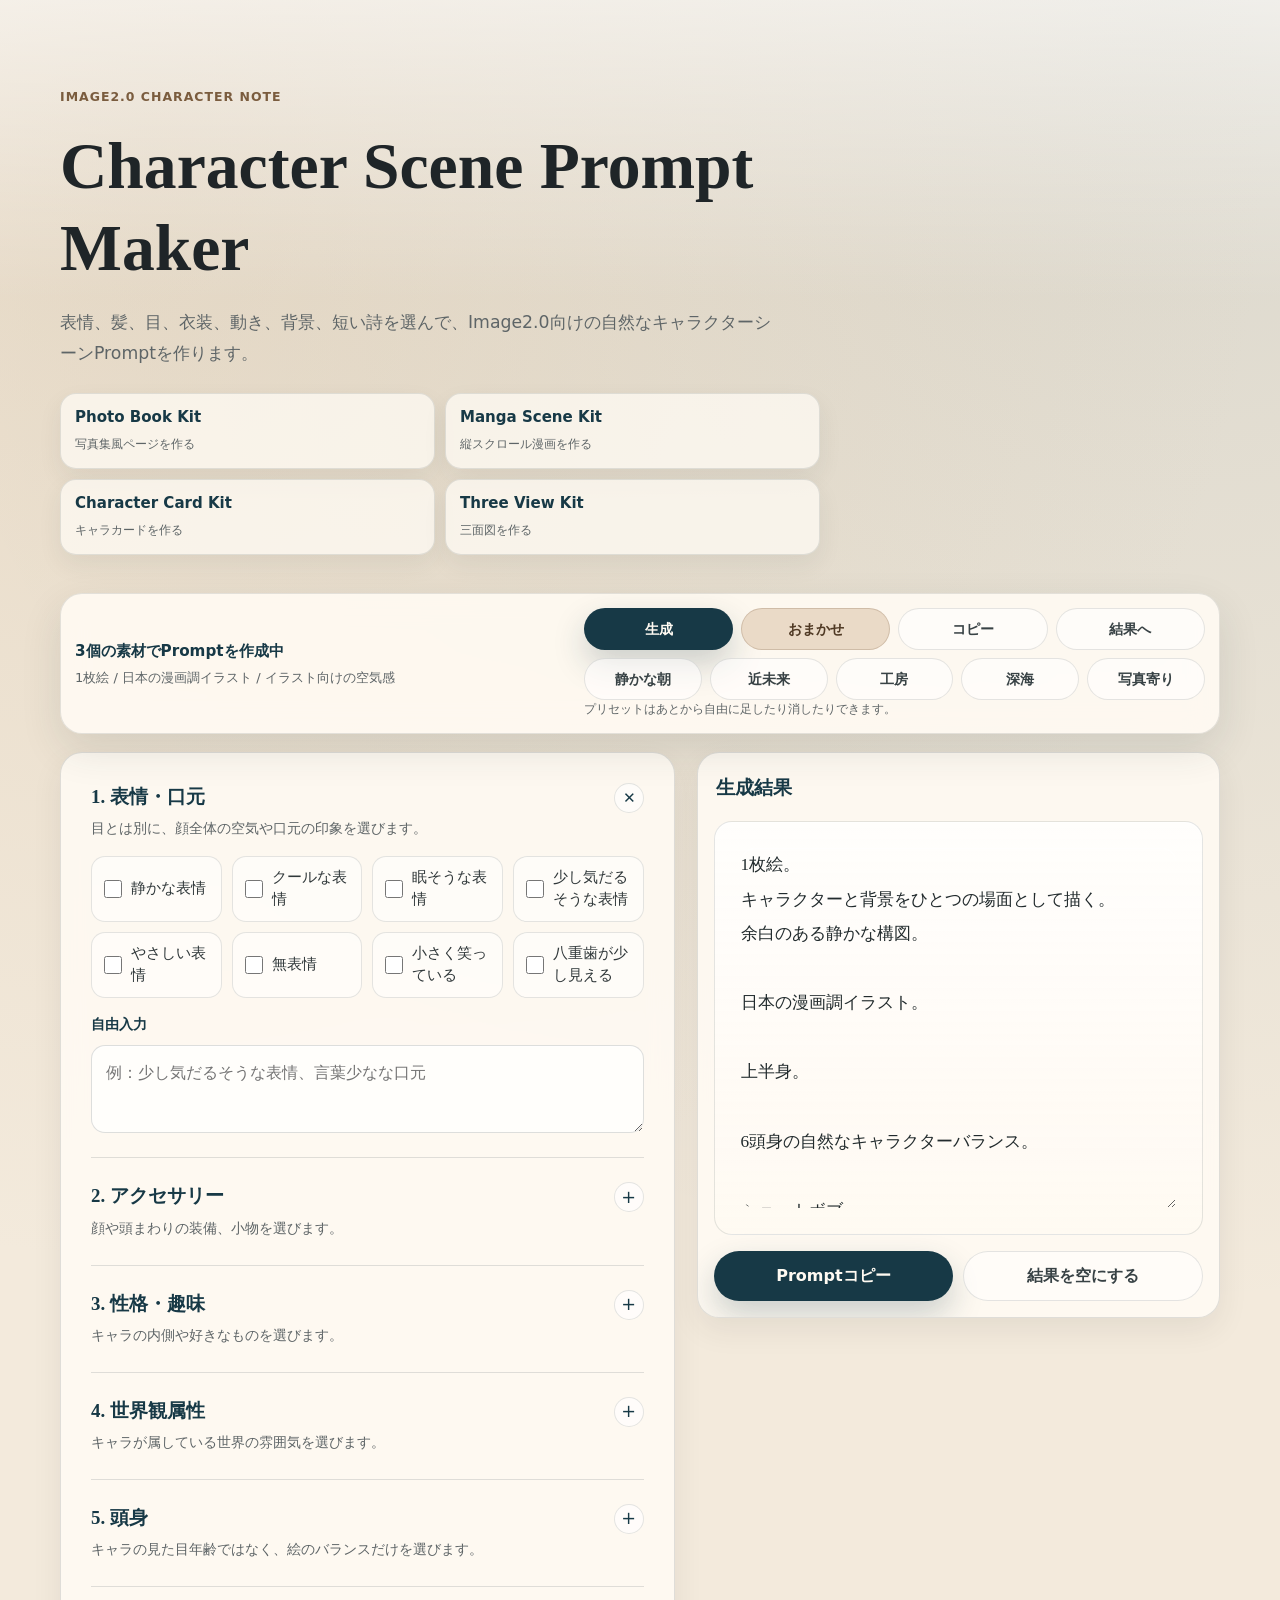
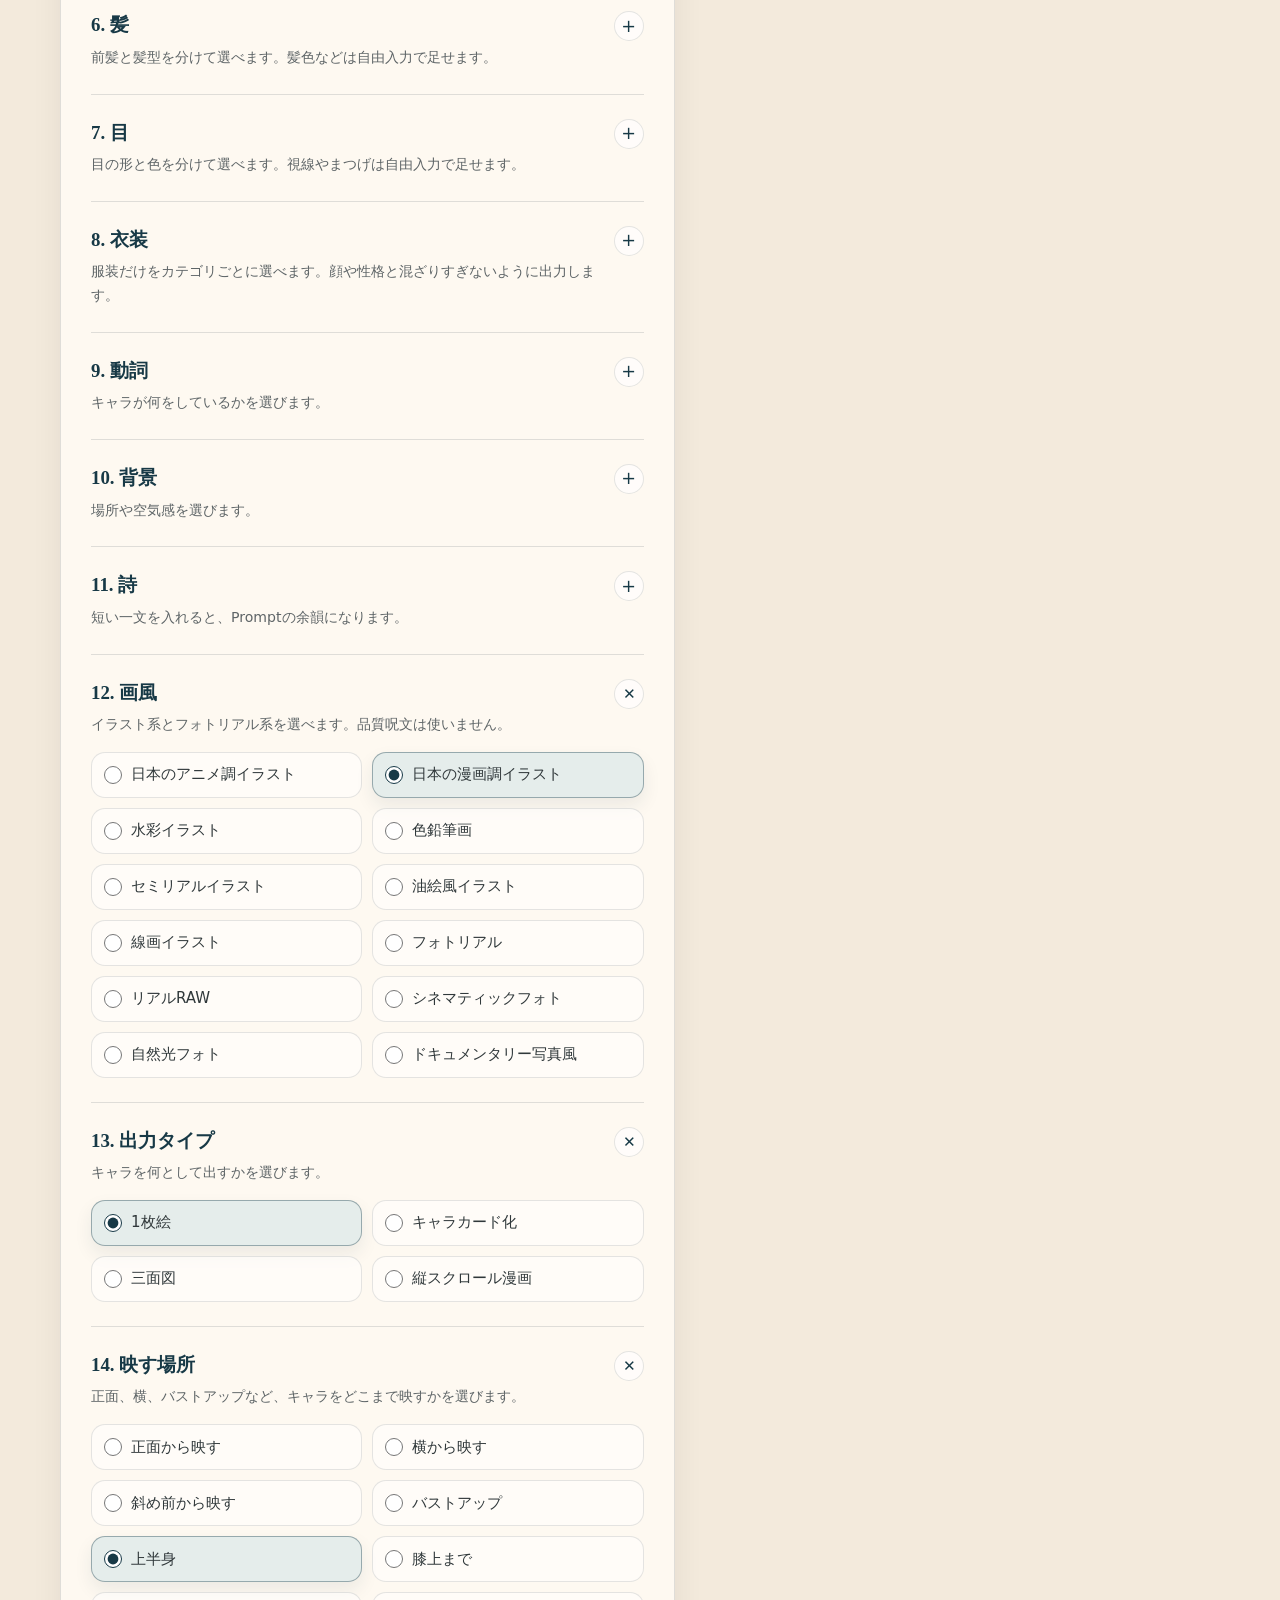
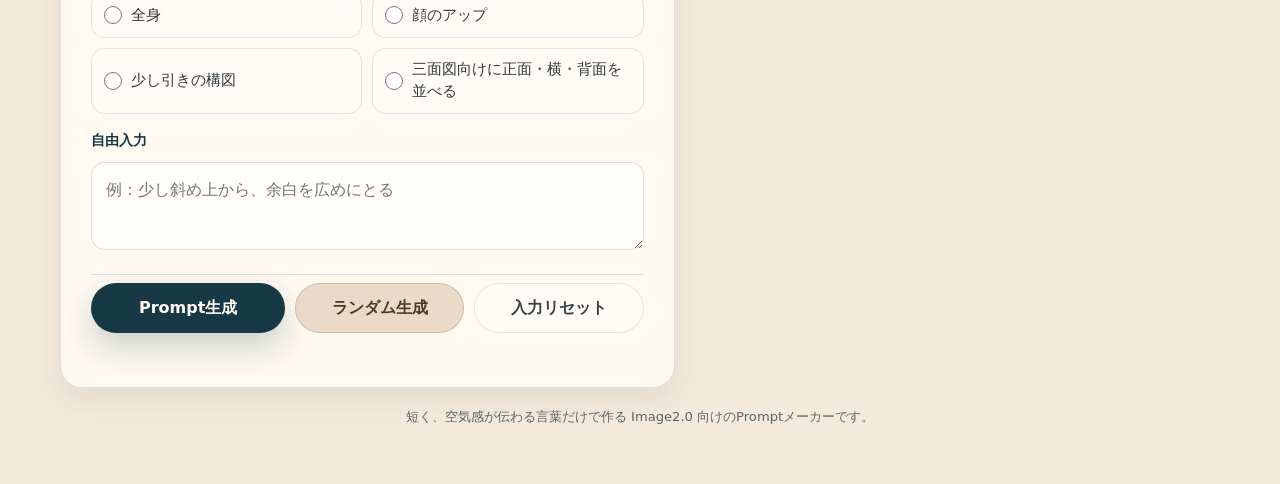
==== index.html @ 06a68a29 "Add character preset maker kits" ====
<!doctype html>
<html lang="ja">
<head>
  <meta charset="utf-8">
  <meta name="viewport" content="width=device-width, initial-scale=1">
  <meta name="description" content="Image2.0向けの自然なキャラクターシーンPromptを作る、日本語UIの創作ノート型Webアプリです。">
  <title>Character Scene Prompt Maker</title>
  <style>
    :root {
      color-scheme: light;
      --paper: #f3eadc;
      --paper-soft: #faf5ec;
      --card: rgba(255, 251, 244, 0.88);
      --card-strong: #fffaf2;
      --ink: #1f2528;
      --muted: #5e6567;
      --deep: #173946;
      --deep-soft: #dce8e8;
      --brown: #7a5c3e;
      --brown-soft: #eadac7;
      --line: rgba(67, 78, 80, 0.16);
      --shadow: 0 20px 54px rgba(45, 55, 55, 0.12);
      --shadow-soft: 0 12px 30px rgba(45, 55, 55, 0.08);
      --radius: 22px;
      --radius-sm: 14px;
      --content: 1160px;
      --sans: system-ui, -apple-system, BlinkMacSystemFont, "Segoe UI", sans-serif;
      --serif: "Hiragino Mincho ProN", "Yu Mincho", "YuMincho", "Noto Serif JP", serif;
    }

    * {
      box-sizing: border-box;
    }

    html {
      scroll-behavior: smooth;
    }

    body {
      margin: 0;
      min-height: 100svh;
      background:
        linear-gradient(180deg, rgba(255, 255, 255, 0.58), rgba(255, 255, 255, 0) 300px),
        radial-gradient(circle at 12% 4%, rgba(212, 193, 166, 0.42), transparent 30%),
        radial-gradient(circle at 92% 0%, rgba(35, 75, 88, 0.12), transparent 34%),
        var(--paper);
      color: var(--ink);
      font-family: var(--sans);
      font-size: 16px;
      line-height: 1.8;
      letter-spacing: 0;
      -webkit-font-smoothing: antialiased;
      text-rendering: optimizeLegibility;
    }

    button,
    input,
    textarea {
      font: inherit;
    }

    button {
      cursor: pointer;
    }

    .page {
      width: min(100% - 28px, var(--content));
      margin: 0 auto;
      padding: 26px 0 56px;
    }

    .hero {
      display: grid;
      gap: 18px;
      padding: 30px 0 28px;
    }

    .studio-bar {
      position: sticky;
      top: 10px;
      z-index: 10;
      display: grid;
      gap: 12px;
      margin-bottom: 18px;
      padding: 14px;
      border: 1px solid rgba(67, 78, 80, 0.14);
      border-radius: var(--radius);
      background: rgba(255, 250, 242, 0.92);
      box-shadow: 0 16px 40px rgba(45, 55, 55, 0.12);
      backdrop-filter: blur(14px);
    }

    .studio-status {
      display: grid;
      gap: 4px;
    }

    .status-main {
      color: var(--deep);
      font-size: 0.95rem;
      font-weight: 800;
      line-height: 1.5;
    }

    .status-sub {
      color: var(--muted);
      font-size: 0.82rem;
      line-height: 1.6;
    }

    .quick-actions,
    .preset-row {
      display: grid;
      gap: 8px;
    }

    .quick-actions {
      grid-template-columns: 1fr 1fr;
    }

    .preset-row {
      grid-template-columns: repeat(2, minmax(0, 1fr));
      margin-top: 8px;
    }

    .preset-note {
      color: var(--muted);
      font-size: 0.78rem;
      line-height: 1.5;
    }

    .eyebrow {
      margin: 0;
      color: var(--brown);
      font-size: 0.78rem;
      font-weight: 700;
      letter-spacing: 0.08em;
      text-transform: uppercase;
    }

    h1,
    h2,
    h3,
    p {
      margin: 0;
    }

    h1 {
      max-width: 760px;
      font-family: var(--serif);
      font-size: clamp(2.08rem, 8vw, 4.1rem);
      font-weight: 600;
      line-height: 1.24;
      letter-spacing: 0;
    }

    .lead {
      max-width: 720px;
      color: var(--muted);
      font-size: clamp(1rem, 2.8vw, 1.08rem);
    }

    .kit-links {
      display: grid;
      grid-template-columns: repeat(2, minmax(0, 1fr));
      gap: 10px;
      margin-top: 6px;
      max-width: 760px;
    }

    .kit-link {
      display: grid;
      gap: 4px;
      min-height: 76px;
      padding: 13px 14px;
      border: 1px solid rgba(67, 78, 80, 0.14);
      border-radius: 16px;
      background: rgba(255, 251, 244, 0.74);
      color: inherit;
      text-decoration: none;
      box-shadow: 0 10px 24px rgba(45, 55, 55, 0.07);
    }

    .kit-link strong {
      color: var(--deep);
      font-size: 0.94rem;
      line-height: 1.4;
    }

    .kit-link span {
      color: var(--muted);
      font-size: 0.78rem;
      line-height: 1.55;
    }

    .app {
      display: grid;
      gap: 18px;
    }

    .panel {
      border: 1px solid var(--line);
      border-radius: var(--radius);
      background: var(--card);
      box-shadow: var(--shadow-soft);
      backdrop-filter: blur(12px);
    }

    .form-panel {
      padding: clamp(18px, 4vw, 30px);
    }

    .result-panel {
      align-self: start;
      overflow: hidden;
    }

    .section {
      padding: 24px 0;
      border-top: 1px solid var(--line);
    }

    .section:first-child {
      padding-top: 0;
      border-top: 0;
    }

    .section-head {
      display: grid;
      gap: 6px;
      margin-bottom: 15px;
    }

    details.section {
      display: block;
    }

    details.section > summary {
      display: grid;
      grid-template-columns: 1fr auto;
      gap: 12px;
      align-items: start;
      list-style: none;
      cursor: pointer;
    }

    details.section > summary::-webkit-details-marker {
      display: none;
    }

    .summary-text {
      display: grid;
      gap: 6px;
    }

    .summary-marker {
      display: inline-flex;
      width: 30px;
      height: 30px;
      align-items: center;
      justify-content: center;
      border: 1px solid rgba(67, 78, 80, 0.14);
      border-radius: 999px;
      background: rgba(255, 255, 255, 0.58);
      color: var(--deep);
      font-size: 1.1rem;
      line-height: 1;
      transition: transform 160ms ease;
    }

    details[open] .summary-marker {
      transform: rotate(45deg);
    }

    .section-body {
      padding-top: 15px;
    }

    .section-title {
      color: var(--deep);
      font-family: var(--serif);
      font-size: 1.18rem;
      font-weight: 600;
      line-height: 1.5;
    }

    .section-note {
      color: var(--muted);
      font-size: 0.88rem;
      line-height: 1.7;
    }

    .checks {
      display: grid;
      grid-template-columns: repeat(2, minmax(0, 1fr));
      gap: 10px;
    }

    .category-grid {
      display: grid;
      gap: 12px;
    }

    .category {
      padding: 12px;
      border: 1px solid rgba(67, 78, 80, 0.13);
      border-radius: 18px;
      background: rgba(255, 255, 255, 0.36);
    }

    .category-title {
      margin: 0 0 9px;
      color: var(--brown);
      font-size: 0.84rem;
      font-weight: 800;
      line-height: 1.5;
    }

    .category .checks {
      grid-template-columns: 1fr;
      gap: 8px;
    }

    .category .choice {
      min-height: 42px;
    }

    .category .choice span {
      font-size: 0.9rem;
    }

    .choice {
      position: relative;
      display: flex;
      min-height: 46px;
      align-items: center;
      gap: 9px;
      padding: 10px 12px;
      border: 1px solid rgba(67, 78, 80, 0.14);
      border-radius: var(--radius-sm);
      background: rgba(255, 255, 255, 0.54);
      color: #30383a;
      transition: border-color 160ms ease, background-color 160ms ease, box-shadow 160ms ease;
    }

    .choice input {
      width: 18px;
      height: 18px;
      margin: 0;
      accent-color: var(--deep);
      flex: 0 0 auto;
    }

    .choice span {
      font-size: 0.94rem;
      line-height: 1.45;
    }

    .choice:has(input:checked) {
      border-color: rgba(23, 57, 70, 0.38);
      background: rgba(220, 232, 232, 0.74);
      box-shadow: 0 8px 18px rgba(23, 57, 70, 0.08);
    }

    .text-field {
      display: grid;
      gap: 8px;
      margin-top: 14px;
    }

    label.field-label {
      color: var(--deep);
      font-size: 0.9rem;
      font-weight: 700;
    }

    input[type="text"],
    textarea {
      width: 100%;
      border: 1px solid rgba(67, 78, 80, 0.18);
      border-radius: var(--radius-sm);
      background: rgba(255, 255, 255, 0.76);
      color: var(--ink);
      outline: 0;
      box-shadow: inset 0 1px 0 rgba(255, 255, 255, 0.65);
      transition: border-color 160ms ease, box-shadow 160ms ease, background-color 160ms ease;
    }

    input[type="text"] {
      min-height: 48px;
      padding: 12px 14px;
    }

    textarea {
      min-height: 88px;
      resize: vertical;
      padding: 13px 14px;
    }

    input[type="text"]:focus,
    textarea:focus {
      border-color: rgba(23, 57, 70, 0.46);
      background: #fffdf8;
      box-shadow: 0 0 0 4px rgba(23, 57, 70, 0.08);
    }

    .select-wrap {
      display: grid;
      gap: 10px;
    }

    .background-select {
      width: 100%;
      min-height: 50px;
      padding: 0 14px;
      border: 1px solid rgba(67, 78, 80, 0.18);
      border-radius: var(--radius-sm);
      background: rgba(255, 255, 255, 0.76);
      color: var(--ink);
      outline: 0;
    }

    .radio-grid {
      display: grid;
      gap: 10px;
    }

    .photo-options {
      display: none;
      margin-top: 18px;
      padding: 16px;
      border: 1px solid rgba(23, 57, 70, 0.15);
      border-radius: 18px;
      background: rgba(220, 232, 232, 0.46);
    }

    .photo-options.is-visible {
      display: block;
    }

    .photo-options .checks {
      grid-template-columns: repeat(2, minmax(0, 1fr));
    }

    .actions {
      display: grid;
      gap: 10px;
      padding-top: 8px;
    }

    .button-row {
      display: grid;
      grid-template-columns: 1fr;
      gap: 10px;
    }

    .btn {
      min-height: 50px;
      border: 1px solid transparent;
      border-radius: 999px;
      padding: 12px 18px;
      font-weight: 700;
      line-height: 1.35;
      white-space: normal;
      transition: transform 160ms ease, box-shadow 160ms ease, background-color 160ms ease, border-color 160ms ease;
    }

    .btn-small {
      min-height: 42px;
      padding: 9px 14px;
      font-size: 0.9rem;
    }

    .btn:hover {
      transform: translateY(-1px);
    }

    .btn:focus-visible,
    .choice:has(input:focus-visible),
    .background-select:focus-visible {
      outline: 3px solid rgba(23, 57, 70, 0.18);
      outline-offset: 3px;
    }

    .btn-primary {
      background: var(--deep);
      color: #fffaf2;
      box-shadow: 0 14px 32px rgba(23, 57, 70, 0.22);
    }

    .btn-secondary {
      border-color: rgba(122, 92, 62, 0.24);
      background: var(--brown-soft);
      color: #4f3924;
    }

    .btn-quiet {
      border-color: rgba(67, 78, 80, 0.14);
      background: rgba(255, 255, 255, 0.55);
      color: #384245;
    }

    .result-head {
      display: flex;
      align-items: center;
      justify-content: space-between;
      gap: 12px;
      padding: 18px 18px 0;
    }

    .result-title {
      color: var(--deep);
      font-family: var(--serif);
      font-size: 1.18rem;
      font-weight: 600;
    }

    .copy-status {
      min-height: 1.5em;
      color: var(--brown);
      font-size: 0.86rem;
      font-weight: 700;
      text-align: right;
    }

    .result-card {
      margin: 16px;
      padding: clamp(18px, 4vw, 26px);
      border: 1px solid rgba(67, 78, 80, 0.14);
      border-radius: 18px;
      background:
        linear-gradient(180deg, rgba(255, 255, 255, 0.78), rgba(255, 250, 242, 0.92)),
        var(--card-strong);
      box-shadow: inset 0 1px 0 rgba(255, 255, 255, 0.8);
    }

    .prompt-output {
      display: block;
      width: 100%;
      min-height: 360px;
      margin: 0;
      padding: 0;
      border: 0;
      background: transparent;
      white-space: pre-wrap;
      color: #222b2d;
      font-family: var(--serif);
      font-size: clamp(1rem, 3.4vw, 1.08rem);
      line-height: 2;
      word-break: break-word;
      resize: vertical;
      outline: 0;
    }

    .result-actions {
      display: grid;
      gap: 10px;
      padding: 0 16px 16px;
    }

    .footer-note {
      margin-top: 18px;
      color: var(--muted);
      font-size: 0.82rem;
      line-height: 1.7;
      text-align: center;
    }

    @media (min-width: 720px) {
      .page {
        width: min(100% - 48px, var(--content));
        padding-top: 42px;
      }

      .hero {
        padding: 44px 0 38px;
      }

      .app {
        grid-template-columns: minmax(0, 1.08fr) minmax(340px, 0.92fr);
        align-items: start;
        gap: 22px;
      }

      .studio-bar {
        grid-template-columns: minmax(240px, 1fr) minmax(380px, 1.25fr);
        align-items: center;
      }

      .quick-actions {
        grid-template-columns: 1fr 1fr 1fr 1fr;
      }

      .preset-row {
        grid-template-columns: repeat(5, minmax(0, 1fr));
      }

      .checks {
        grid-template-columns: repeat(3, minmax(0, 1fr));
      }

      .radio-grid {
        grid-template-columns: repeat(2, minmax(0, 1fr));
      }

      .category-grid {
        grid-template-columns: repeat(2, minmax(0, 1fr));
      }

      .button-row {
        grid-template-columns: 1.15fr 1fr 1fr;
      }

      .result-actions {
        grid-template-columns: 1fr 1fr;
      }

      .result-panel {
        position: sticky;
        top: 164px;
      }
    }

    @media (min-width: 1040px) {
      .checks {
        grid-template-columns: repeat(4, minmax(0, 1fr));
      }
    }

    @media (max-width: 420px) {
      .page {
        width: min(100% - 22px, var(--content));
      }

      .checks,
      .category-grid,
      .kit-links,
      .photo-options .checks {
        grid-template-columns: 1fr;
      }

      .form-panel {
        padding: 16px;
      }

      .choice {
        min-height: 44px;
      }
    }

    @media (prefers-reduced-motion: reduce) {
      html {
        scroll-behavior: auto;
      }

      *,
      *::before,
      *::after {
        transition-duration: 0.01ms !important;
      }
    }
  </style>
</head>
<body>
  <main class="page">
    <header class="hero">
      <p class="eyebrow">Image2.0 character note</p>
      <h1>Character Scene Prompt Maker</h1>
      <p class="lead">表情、髪、目、衣装、動き、背景、短い詩を選んで、Image2.0向けの自然なキャラクターシーンPromptを作ります。</p>
      <nav class="kit-links" aria-label="制作キット">
        <a class="kit-link" href="./kits/photobook.html"><strong>Photo Book Kit</strong><span>写真集風ページを作る</span></a>
        <a class="kit-link" href="./kits/manga.html"><strong>Manga Scene Kit</strong><span>縦スクロール漫画を作る</span></a>
        <a class="kit-link" href="./kits/card.html"><strong>Character Card Kit</strong><span>キャラカードを作る</span></a>
        <a class="kit-link" href="./kits/three-view.html"><strong>Three View Kit</strong><span>三面図を作る</span></a>
      </nav>
    </header>

    <section class="studio-bar" aria-label="すぐ使う操作">
      <div class="studio-status">
        <p class="status-main" id="statusMain">選ぶだけでPromptが育ちます。</p>
        <p class="status-sub" id="statusSub">まずはランダム生成、または気になる項目をひとつ選んでください。</p>
      </div>
      <div>
        <div class="quick-actions">
          <button class="btn btn-primary btn-small" type="button" data-action="generate">生成</button>
          <button class="btn btn-secondary btn-small" type="button" data-action="random">おまかせ</button>
          <button class="btn btn-quiet btn-small" type="button" data-action="copy">コピー</button>
          <button class="btn btn-quiet btn-small" type="button" data-action="result">結果へ</button>
        </div>
        <div class="preset-row" aria-label="プリセット">
          <button class="btn btn-quiet btn-small" type="button" data-preset="quiet">静かな朝</button>
          <button class="btn btn-quiet btn-small" type="button" data-preset="cyber">近未来</button>
          <button class="btn btn-quiet btn-small" type="button" data-preset="steam">工房</button>
          <button class="btn btn-quiet btn-small" type="button" data-preset="sea">深海</button>
          <button class="btn btn-quiet btn-small" type="button" data-preset="photo">写真寄り</button>
        </div>
        <p class="preset-note">プリセットはあとから自由に足したり消したりできます。</p>
      </div>
    </section>

    <div class="app">
      <form class="panel form-panel" id="promptForm">
        <details class="section" aria-labelledby="expression-title" open>
          <summary>
            <div class="summary-text">
              <h2 class="section-title" id="expression-title">1. 表情・口元</h2>
              <p class="section-note">目とは別に、顔全体の空気や口元の印象を選びます。</p>
            </div>
            <span class="summary-marker" aria-hidden="true">+</span>
          </summary>
          <div class="section-body">
          <div class="checks" id="expressionChecks"></div>
          <div class="text-field">
            <label class="field-label" for="expressionFree">自由入力</label>
            <textarea id="expressionFree" placeholder="例：少し気だるそうな表情、言葉少なな口元"></textarea>
          </div>
          </div>
        </details>

        <details class="section" aria-labelledby="accessories-title">
          <summary>
            <div class="summary-text">
              <h2 class="section-title" id="accessories-title">2. アクセサリー</h2>
              <p class="section-note">顔や頭まわりの装備、小物を選びます。</p>
            </div>
            <span class="summary-marker" aria-hidden="true">+</span>
          </summary>
          <div class="section-body">
          <div class="checks" id="accessoryChecks"></div>
          <div class="text-field">
            <label class="field-label" for="accessoryFree">自由入力</label>
            <textarea id="accessoryFree" placeholder="例：ゴーグル付きヘッドホン、小さな銀のピアス"></textarea>
          </div>
          </div>
        </details>

        <details class="section" aria-labelledby="personality-title">
          <summary>
            <div class="summary-text">
              <h2 class="section-title" id="personality-title">3. 性格・趣味</h2>
              <p class="section-note">キャラの内側や好きなものを選びます。</p>
            </div>
            <span class="summary-marker" aria-hidden="true">+</span>
          </summary>
          <div class="section-body">
          <div class="checks" id="personalityChecks"></div>
          <div class="text-field">
            <label class="field-label" for="personalityFree">自由入力</label>
            <textarea id="personalityFree" placeholder="例：蒸気機関技師の少女、夜にだけ音楽を作る人"></textarea>
          </div>
          </div>
        </details>

        <details class="section" aria-labelledby="world-title">
          <summary>
            <div class="summary-text">
              <h2 class="section-title" id="world-title">4. 世界観属性</h2>
              <p class="section-note">キャラが属している世界の雰囲気を選びます。</p>
            </div>
            <span class="summary-marker" aria-hidden="true">+</span>
          </summary>
          <div class="section-body">
          <div class="checks" id="worldChecks"></div>
          <div class="text-field">
            <label class="field-label" for="worldFree">自由入力</label>
            <textarea id="worldFree" placeholder="例：真鍮と蒸気の世界、深海研究室の住人"></textarea>
          </div>
          </div>
        </details>

        <details class="section" aria-labelledby="proportion-title">
          <summary>
            <div class="summary-text">
              <h2 class="section-title" id="proportion-title">5. 頭身</h2>
              <p class="section-note">キャラの見た目年齢ではなく、絵のバランスだけを選びます。</p>
            </div>
            <span class="summary-marker" aria-hidden="true">+</span>
          </summary>
          <div class="section-body">
          <div class="checks" id="proportionChecks"></div>
          <div class="text-field">
            <label class="field-label" for="proportionFree">自由入力</label>
            <textarea id="proportionFree" placeholder="例：少しデフォルメされたバランス、すらっとした全身"></textarea>
          </div>
          </div>
        </details>

        <details class="section" aria-labelledby="hair-title">
          <summary>
            <div class="summary-text">
              <h2 class="section-title" id="hair-title">6. 髪</h2>
              <p class="section-note">前髪と髪型を分けて選べます。髪色などは自由入力で足せます。</p>
            </div>
            <span class="summary-marker" aria-hidden="true">+</span>
          </summary>
          <div class="section-body">
          <div class="category-grid" id="hairGroups"></div>
          <div class="text-field">
            <label class="field-label" for="hairFree">自由入力</label>
            <textarea id="hairFree" placeholder="例：白髪、青髪、毛先だけ淡い水色"></textarea>
          </div>
          </div>
        </details>

        <details class="section" aria-labelledby="eyes-title">
          <summary>
            <div class="summary-text">
              <h2 class="section-title" id="eyes-title">7. 目</h2>
              <p class="section-note">目の形と色を分けて選べます。視線やまつげは自由入力で足せます。</p>
            </div>
            <span class="summary-marker" aria-hidden="true">+</span>
          </summary>
          <div class="section-body">
          <div class="category-grid" id="eyeGroups"></div>
          <div class="text-field">
            <label class="field-label" for="eyeFree">自由入力</label>
            <textarea id="eyeFree" placeholder="例：こちらを静かに見ている、長いまつげ"></textarea>
          </div>
          </div>
        </details>

        <details class="section" aria-labelledby="outfits-title">
          <summary>
            <div class="summary-text">
              <h2 class="section-title" id="outfits-title">8. 衣装</h2>
              <p class="section-note">服装だけをカテゴリごとに選べます。顔や性格と混ざりすぎないように出力します。</p>
            </div>
            <span class="summary-marker" aria-hidden="true">+</span>
          </summary>
          <div class="section-body">
          <div class="category-grid" id="outfitGroups"></div>
          <div class="text-field">
            <label class="field-label" for="outfitFree">自由入力</label>
            <textarea id="outfitFree" placeholder="例：工具だらけのベルト、少し大きめの白いシャツ"></textarea>
          </div>
          </div>
        </details>

        <details class="section" aria-labelledby="verbs-title">
          <summary>
            <div class="summary-text">
              <h2 class="section-title" id="verbs-title">9. 動詞</h2>
              <p class="section-note">キャラが何をしているかを選びます。</p>
            </div>
            <span class="summary-marker" aria-hidden="true">+</span>
          </summary>
          <div class="section-body">
          <div class="checks" id="verbChecks"></div>
          <div class="text-field">
            <label class="field-label" for="verbFree">自由入力</label>
            <textarea id="verbFree" placeholder="例：レンチを片手に、振り向きながら歩いている"></textarea>
          </div>
          </div>
        </details>

        <details class="section" aria-labelledby="background-title">
          <summary>
            <div class="summary-text">
              <h2 class="section-title" id="background-title">10. 背景</h2>
              <p class="section-note">場所や空気感を選びます。</p>
            </div>
            <span class="summary-marker" aria-hidden="true">+</span>
          </summary>
          <div class="section-body">
          <div class="select-wrap">
            <select class="background-select" id="backgroundSelect" aria-label="背景を選ぶ"></select>
            <div class="text-field">
              <label class="field-label" for="backgroundFree">自由入力</label>
              <textarea id="backgroundFree" placeholder="例：真鍮と蒸気に包まれた工房、雨の夜"></textarea>
            </div>
          </div>
          </div>
        </details>

        <details class="section" aria-labelledby="poem-title">
          <summary>
            <div class="summary-text">
              <h2 class="section-title" id="poem-title">11. 詩</h2>
              <p class="section-note">短い一文を入れると、Promptの余韻になります。</p>
            </div>
            <span class="summary-marker" aria-hidden="true">+</span>
          </summary>
          <div class="section-body">
          <div class="text-field" style="margin-top: 0;">
            <label class="field-label" for="poemInput">短い一文</label>
            <textarea id="poemInput" placeholder="例：雨音だけが、今日の気持ちを知っていた。"></textarea>
          </div>
          <div class="actions">
            <button class="btn btn-quiet" type="button" id="randomPoemButton">詩だけランダム生成</button>
          </div>
          </div>
        </details>

        <details class="section" aria-labelledby="style-title" open>
          <summary>
            <div class="summary-text">
              <h2 class="section-title" id="style-title">12. 画風</h2>
              <p class="section-note">イラスト系とフォトリアル系を選べます。品質呪文は使いません。</p>
            </div>
            <span class="summary-marker" aria-hidden="true">+</span>
          </summary>
          <div class="section-body">
          <div class="radio-grid" id="styleRadios"></div>
          <div class="photo-options" id="photoOptions" aria-live="polite">
            <div class="section-head">
              <h3 class="section-title">フォトリアル追加オプション</h3>
              <p class="section-note">フォトリアル系を選んだ時だけ、背景描写のあとに自然に追加します。</p>
            </div>
            <div class="checks" id="photoChecks"></div>
          </div>
          </div>
        </details>

        <details class="section" aria-labelledby="output-type-title" open>
          <summary>
            <div class="summary-text">
              <h2 class="section-title" id="output-type-title">13. 出力タイプ</h2>
              <p class="section-note">キャラを何として出すかを選びます。</p>
            </div>
            <span class="summary-marker" aria-hidden="true">+</span>
          </summary>
          <div class="section-body">
          <div class="radio-grid" id="outputTypeRadios"></div>
          </div>
        </details>

        <details class="section" aria-labelledby="framing-title" open>
          <summary>
            <div class="summary-text">
              <h2 class="section-title" id="framing-title">14. 映す場所</h2>
              <p class="section-note">正面、横、バストアップなど、キャラをどこまで映すかを選びます。</p>
            </div>
            <span class="summary-marker" aria-hidden="true">+</span>
          </summary>
          <div class="section-body">
          <div class="radio-grid" id="framingRadios"></div>
          <div class="text-field">
            <label class="field-label" for="framingFree">自由入力</label>
            <textarea id="framingFree" placeholder="例：少し斜め上から、余白を広めにとる"></textarea>
          </div>
          </div>
        </details>

        <section class="section actions" aria-label="操作">
          <div class="button-row">
            <button class="btn btn-primary" type="button" id="generateButton">Prompt生成</button>
            <button class="btn btn-secondary" type="button" id="randomButton">ランダム生成</button>
            <button class="btn btn-quiet" type="button" id="resetButton">入力リセット</button>
          </div>
        </section>
      </form>

      <aside class="panel result-panel" aria-labelledby="result-title">
        <div class="result-head">
          <h2 class="result-title" id="result-title">生成結果</h2>
          <p class="copy-status" id="copyStatus" aria-live="polite"></p>
        </div>
        <div class="result-card">
          <textarea class="prompt-output" id="promptOutput" readonly aria-label="生成されたPrompt"></textarea>
        </div>
        <div class="result-actions">
          <button class="btn btn-primary" type="button" id="copyButton">Promptコピー</button>
          <button class="btn btn-quiet" type="button" id="clearOutputButton">結果を空にする</button>
        </div>
      </aside>
    </div>

    <p class="footer-note">短く、空気感が伝わる言葉だけで作る Image2.0 向けのPromptメーカーです。</p>
  </main>

  <script>
    const expressions = [
      "静かな表情",
      "クールな表情",
      "眠そうな表情",
      "少し気だるそうな表情",
      "やさしい表情",
      "無表情",
      "小さく笑っている",
      "八重歯が少し見える"
    ];

    const accessories = [
      "ヘッドホン",
      "ゴーグル",
      "眼帯",
      "丸い眼鏡",
      "小さなピアス",
      "リボン",
      "チョーカー",
      "古い鍵のペンダント"
    ];

    const personalities = [
      "本好き",
      "音楽好き",
      "機械いじりが好き",
      "静かな性格",
      "観察が好き",
      "ひとりの時間が好き",
      "旅が好き",
      "夜更かし気味"
    ];

    const worlds = [
      "サイバー系",
      "スチームパンク系",
      "北欧系",
      "深海系",
      "図書館系",
      "雨の街系",
      "研究室系",
      "古いアパート系"
    ];

    const proportions = [
      "2頭身のデフォルメ",
      "3頭身のかわいいバランス",
      "4頭身の小柄なバランス",
      "5頭身のやわらかいバランス",
      "6頭身の自然なキャラクターバランス",
      "7頭身のすらっとしたバランス",
      "8頭身の大人っぽいバランス",
      "上半身中心で頭身を強調しない"
    ];

    const hairGroups = {
      "前髪": [
        "ぱっつん前髪",
        "斜め前髪",
        "長めの前髪",
        "センター分け",
        "目にかかる前髪",
        "前髪なし"
      ],
      "髪型": [
        "ポニーテール",
        "ショートボブ",
        "ロングヘア",
        "ミディアムヘア",
        "ツインテール",
        "三つ編み",
        "ゆるいウェーブ",
        "お団子ヘア"
      ]
    };

    const eyeGroups = {
      "目の形": [
        "大きな目",
        "切れ長の目",
        "眠そうな目",
        "ジト目",
        "たれ目",
        "つり目",
        "静かな目",
        "少し伏せた目"
      ],
      "目の色": [
        "赤い目",
        "紫の目",
        "青い目",
        "金色の目",
        "緑の目",
        "灰色の目",
        "琥珀色の目",
        "深い黒い目"
      ]
    };

    const verbs = [
      "見つめている",
      "振り向いている",
      "歩いている",
      "座っている",
      "本を読んでいる",
      "刀を構えている",
      "ギターを抱えている",
      "コーヒーを飲んでいる",
      "雨を見上げている",
      "風になびいている"
    ];

    const outfitGroups = {
      "制服・学生": [
        "セーラー服",
        "ブレザー制服",
        "白いシャツ",
        "プリーツスカート",
        "スクールカーディガン"
      ],
      "日常・カジュアル": [
        "ゆったりしたニット",
        "ロングコート",
        "パーカー",
        "ワイドパンツ",
        "シンプルなワンピース"
      ],
      "職業・道具": [
        "作業用エプロン",
        "研究員の白衣",
        "バリスタ風の服",
        "整備士のつなぎ",
        "旅人のマント"
      ],
      "ファンタジー": [
        "魔法使いのローブ",
        "騎士風の軽装",
        "巫女風の衣装",
        "森の旅装",
        "星飾りのケープ"
      ],
      "ストリート・近未来": [
        "オーバーサイズジャケット",
        "テックウェア",
        "サイバーコート",
        "ネオンのラインが入った服",
        "厚底ブーツ"
      ],
      "質感・季節": [
        "雨に濡れたコート",
        "リネンの服",
        "古い革のベルト",
        "冬のマフラー",
        "薄手の黒い手袋"
      ]
    };

    const backgrounds = [
      "雨の夜の街",
      "深海のような部屋",
      "北欧風カフェ",
      "スチームパンクの工房",
      "静かな図書館",
      "夜明け前の駅",
      "古いアパート",
      "サイバー都市",
      "海辺のバス停"
    ];

    const poems = [
      "雨音だけが、今日の気持ちを知っていた。",
      "機械の音だけが、まだ眠るなと言っていた。",
      "深海みたいに静かな朝だった。",
      "誰もいない夜に、音楽だけが残っていた。",
      "言葉にできない日だった。",
      "風はいつも、遠いどこかへ運んでいく。",
      "まだ世界が起ききっていない朝だった。",
      "小さな光だけが、帰り道を覚えていた。"
    ];

    const styles = [
      "日本のアニメ調イラスト",
      "日本の漫画調イラスト",
      "水彩イラスト",
      "色鉛筆画",
      "セミリアルイラスト",
      "油絵風イラスト",
      "線画イラスト",
      "フォトリアル",
      "リアルRAW",
      "シネマティックフォト",
      "自然光フォト",
      "ドキュメンタリー写真風"
    ];

    const outputTypes = [
      {
        label: "1枚絵",
        prompt: [
          "1枚絵。",
          "キャラクターと背景をひとつの場面として描く。",
          "余白のある静かな構図。"
        ]
      },
      {
        label: "キャラカード化",
        prompt: [
          "キャラクターカード形式。",
          "正面の立ち姿を中心に、余白のある整理されたレイアウト。",
          "小さな設定メモ欄のような静かな情報整理。"
        ]
      },
      {
        label: "三面図",
        prompt: [
          "キャラクター三面図。",
          "正面、横、背面を並べた設定資料風の構成。",
          "衣装と髪型の形がわかる清潔なレイアウト。"
        ]
      },
      {
        label: "縦スクロール漫画",
        prompt: [
          "縦スクロール漫画形式。",
          "静かな連続シーンとして、上から下へ自然に流れる構成。",
          "吹き出しを使わず、表情と空気感で物語を伝える。"
        ]
      }
    ];

    const framings = [
      "正面から映す",
      "横から映す",
      "斜め前から映す",
      "バストアップ",
      "上半身",
      "膝上まで",
      "全身",
      "顔のアップ",
      "少し引きの構図",
      "三面図向けに正面・横・背面を並べる"
    ];

    const photoStyles = [
      "フォトリアル",
      "リアルRAW",
      "シネマティックフォト",
      "自然光フォト",
      "ドキュメンタリー写真風"
    ];

    const photoExtras = [
      "自然光",
      "逆光",
      "雨",
      "フィルム写真風",
      "シネマティック",
      "RAW写真",
      "被写界深度",
      "静かな夜",
      "暖色照明",
      "青いネオン"
    ];

    const defaults = {
      proportion: ["6頭身の自然なキャラクターバランス"],
      hair: ["ショートボブ", "長めの前髪"],
      eyes: ["静かな目", "深い黒い目"],
      expression: ["静かな表情"],
      accessory: ["ヘッドホン"],
      personality: ["本好き"],
      world: ["深海系"],
      outfit: ["ゆったりしたニット"],
      verb: ["見つめている"],
      background: "深海のような部屋",
      poem: "深海みたいに静かな朝だった。",
      style: "日本の漫画調イラスト",
      outputType: "1枚絵",
      framing: "上半身"
    };

    const presets = {
      quiet: {
        proportion: ["5頭身のやわらかいバランス"],
        hair: ["ショートボブ", "長めの前髪"],
        hairFree: "",
        eyes: ["静かな目", "琥珀色の目"],
        eyeFree: "",
        expressions: ["静かな表情"],
        accessories: [],
        personalities: ["本好き"],
        worlds: ["図書館系"],
        outfits: ["ゆったりしたニット", "冬のマフラー"],
        verbs: ["本を読んでいる", "座っている"],
        background: "静かな図書館",
        poem: "まだ世界が起ききっていない朝だった。",
        style: "日本の漫画調イラスト",
        outputType: "1枚絵",
        framing: "バストアップ",
        extras: []
      },
      cyber: {
        proportion: ["7頭身のすらっとしたバランス"],
        hair: ["センター分け", "ミディアムヘア"],
        hairFree: "青髪",
        eyes: ["切れ長の目", "紫の目"],
        eyeFree: "",
        expressions: ["クールな表情"],
        accessories: ["ヘッドホン"],
        personalities: ["音楽好き"],
        worlds: ["サイバー系"],
        outfits: ["テックウェア", "ネオンのラインが入った服"],
        verbs: ["見つめている", "歩いている"],
        background: "サイバー都市",
        poem: "誰もいない夜に、音楽だけが残っていた。",
        style: "日本のアニメ調イラスト",
        outputType: "キャラカード化",
        framing: "全身",
        extras: []
      },
      steam: {
        proportion: ["6頭身の自然なキャラクターバランス"],
        hair: ["ポニーテール", "斜め前髪"],
        hairFree: "",
        eyes: ["つり目", "金色の目"],
        eyeFree: "",
        expressions: ["クールな表情"],
        accessories: ["ゴーグル"],
        personalities: ["機械いじりが好き"],
        worlds: ["スチームパンク系"],
        outfits: ["整備士のつなぎ", "古い革のベルト"],
        verbs: ["振り向いている", "歩いている"],
        background: "スチームパンクの工房",
        poem: "機械の音だけが、まだ眠るなと言っていた。",
        style: "日本の漫画調イラスト",
        outputType: "三面図",
        framing: "三面図向けに正面・横・背面を並べる",
        extras: []
      },
      sea: {
        proportion: ["6頭身の自然なキャラクターバランス"],
        hair: ["ロングヘア", "目にかかる前髪"],
        hairFree: "白髪、毛先だけ淡い青",
        eyes: ["少し伏せた目", "青い目"],
        eyeFree: "",
        expressions: ["静かな表情"],
        accessories: [],
        personalities: ["ひとりの時間が好き"],
        worlds: ["深海系"],
        outfits: ["シンプルなワンピース", "薄手の黒い手袋"],
        verbs: ["見つめている"],
        background: "深海のような部屋",
        poem: "深海みたいに静かな朝だった。",
        style: "水彩イラスト",
        outputType: "1枚絵",
        framing: "上半身",
        extras: []
      },
      photo: {
        proportion: ["7頭身のすらっとしたバランス"],
        hair: ["ショートボブ", "前髪なし"],
        hairFree: "銀色に近い白髪",
        eyes: ["静かな目", "灰色の目"],
        eyeFree: "こちらを静かに見ている",
        expressions: ["静かな表情"],
        accessories: ["ヘッドホン"],
        personalities: ["観察が好き"],
        worlds: ["古いアパート系"],
        outfits: ["白いシャツ", "ロングコート"],
        verbs: ["座っている"],
        background: "古いアパート",
        poem: "言葉にできない日だった。",
        style: "フォトリアル",
        outputType: "キャラカード化",
        framing: "バストアップ",
        extras: ["自然光", "被写界深度", "フィルム写真風"]
      }
    };

    const $ = (selector) => document.querySelector(selector);

    const elements = {
      expressionChecks: $("#expressionChecks"),
      accessoryChecks: $("#accessoryChecks"),
      personalityChecks: $("#personalityChecks"),
      worldChecks: $("#worldChecks"),
      proportionChecks: $("#proportionChecks"),
      hairGroups: $("#hairGroups"),
      eyeGroups: $("#eyeGroups"),
      outfitGroups: $("#outfitGroups"),
      verbChecks: $("#verbChecks"),
      backgroundSelect: $("#backgroundSelect"),
      styleRadios: $("#styleRadios"),
      outputTypeRadios: $("#outputTypeRadios"),
      framingRadios: $("#framingRadios"),
      photoChecks: $("#photoChecks"),
      photoOptions: $("#photoOptions"),
      expressionFree: $("#expressionFree"),
      accessoryFree: $("#accessoryFree"),
      personalityFree: $("#personalityFree"),
      worldFree: $("#worldFree"),
      proportionFree: $("#proportionFree"),
      hairFree: $("#hairFree"),
      eyeFree: $("#eyeFree"),
      outfitFree: $("#outfitFree"),
      verbFree: $("#verbFree"),
      backgroundFree: $("#backgroundFree"),
      framingFree: $("#framingFree"),
      poemInput: $("#poemInput"),
      promptOutput: $("#promptOutput"),
      copyStatus: $("#copyStatus"),
      statusMain: $("#statusMain"),
      statusSub: $("#statusSub")
    };

    function createCheckList(container, items, name) {
      container.innerHTML = items.map((item) => `
        <label class="choice">
          <input type="checkbox" name="${name}" value="${item}">
          <span>${item}</span>
        </label>
      `).join("");
    }

    function createRadioList(container, items, name, defaultValue) {
      container.innerHTML = items.map((item) => `
        <label class="choice">
          <input type="radio" name="${name}" value="${item}" ${item === defaultValue ? "checked" : ""}>
          <span>${item}</span>
        </label>
      `).join("");
    }

    function createCheckGroups(container, groups, name) {
      container.innerHTML = Object.entries(groups).map(([title, items]) => `
        <section class="category" aria-label="${title}">
          <h3 class="category-title">${title}</h3>
          <div class="checks">
            ${items.map((item) => `
              <label class="choice">
                <input type="checkbox" name="${name}" value="${item}">
                <span>${item}</span>
              </label>
            `).join("")}
          </div>
        </section>
      `).join("");
    }

    function createStyleRadios() {
      elements.styleRadios.innerHTML = styles.map((style, index) => `
        <label class="choice">
          <input type="radio" name="style" value="${style}" ${index === 1 ? "checked" : ""}>
          <span>${style}</span>
        </label>
      `).join("");
    }

    function createOutputTypeRadios() {
      elements.outputTypeRadios.innerHTML = outputTypes.map((type) => `
        <label class="choice">
          <input type="radio" name="outputType" value="${type.label}" ${type.label === defaults.outputType ? "checked" : ""}>
          <span>${type.label}</span>
        </label>
      `).join("");
    }

    function createFramingRadios() {
      createRadioList(elements.framingRadios, framings, "framing", defaults.framing);
    }

    function createBackgroundOptions() {
      elements.backgroundSelect.innerHTML = [
        '<option value="">背景を選ぶ</option>',
        ...backgrounds.map((background) => `<option value="${background}">${background}</option>`)
      ].join("");
    }

    function selectedValues(name) {
      return Array.from(document.querySelectorAll(`input[name="${name}"]:checked`)).map((input) => input.value);
    }

    function selectedValue(name) {
      return document.querySelector(`input[name="${name}"]:checked`)?.value || "";
    }

    function selectedStyle() {
      return document.querySelector('input[name="style"]:checked')?.value || defaults.style;
    }

    function selectedOutputType() {
      return document.querySelector('input[name="outputType"]:checked')?.value || defaults.outputType;
    }

    function selectedFraming() {
      return document.querySelector('input[name="framing"]:checked')?.value || defaults.framing;
    }

    function outputTypePrompt(label) {
      return outputTypes.find((type) => type.label === label)?.prompt || outputTypes[0].prompt;
    }

    function isPhotoStyle(style) {
      return photoStyles.includes(style);
    }

    function splitFreeText(text) {
      return text
        .split(/\n|、|,/)
        .map((item) => item.trim())
        .filter(Boolean);
    }

    function sentence(text) {
      const trimmed = text.trim();
      if (!trimmed) return "";
      return /[。！？.!?]$/.test(trimmed) ? trimmed : `${trimmed}。`;
    }

    function lineBlock(items) {
      return items.map(sentence).filter(Boolean).join("\n");
    }

    function naturalActionBlock(items) {
      if (!items.length) return lineBlock(["静かに佇んでいる"]);
      if (items.length === 1) return lineBlock(items);
      const firstItems = items.slice(0, -1).map(sentence);
      const last = sentence(items[items.length - 1]);
      return [...firstItems, last].join("\n");
    }

    function getPromptParts() {
      const style = selectedStyle();
      const outputType = selectedOutputType();
      const framingItems = [
        selectedFraming(),
        ...splitFreeText(elements.framingFree.value)
      ].filter(Boolean);
      const proportionItems = [
        selectedValue("proportion"),
        ...splitFreeText(elements.proportionFree.value)
      ].filter(Boolean);
      const hairItems = [
        ...selectedValues("hair"),
        ...splitFreeText(elements.hairFree.value)
      ];
      const eyeItems = [
        ...selectedValues("eye"),
        ...splitFreeText(elements.eyeFree.value)
      ];
      const expressionItems = [
        ...selectedValues("expression"),
        ...splitFreeText(elements.expressionFree.value)
      ];
      const accessoryItems = [
        ...selectedValues("accessory"),
        ...splitFreeText(elements.accessoryFree.value)
      ];
      const personalityItems = [
        ...selectedValues("personality"),
        ...splitFreeText(elements.personalityFree.value)
      ];
      const worldItems = [
        ...selectedValues("world"),
        ...splitFreeText(elements.worldFree.value)
      ];
      const outfitItems = [
        ...selectedValues("outfit"),
        ...splitFreeText(elements.outfitFree.value)
      ];
      const verbItems = [
        ...selectedValues("verb"),
        ...splitFreeText(elements.verbFree.value)
      ];
      const backgroundItems = [
        elements.backgroundSelect.value,
        ...splitFreeText(elements.backgroundFree.value)
      ].filter(Boolean);
      const extraItems = isPhotoStyle(style) ? selectedValues("photoExtra") : [];
      const poem = elements.poemInput.value.trim() || defaults.poem;

      return {
        outputType,
        style,
        framings: framingItems.length ? framingItems : [defaults.framing],
        proportions: proportionItems.length ? proportionItems : defaults.proportion,
        hair: hairItems.length ? hairItems : defaults.hair,
        eyes: eyeItems.length ? eyeItems : defaults.eyes,
        expressions: expressionItems.length ? expressionItems : defaults.expression,
        accessories: accessoryItems.length ? accessoryItems : defaults.accessory,
        personalities: personalityItems.length ? personalityItems : defaults.personality,
        worlds: worldItems.length ? worldItems : defaults.world,
        outfits: outfitItems.length ? outfitItems : defaults.outfit,
        verbs: verbItems.length ? verbItems : defaults.verb,
        backgrounds: backgroundItems.length ? backgroundItems : [defaults.background],
        extras: extraItems,
        poem
      };
    }

    function buildPrompt() {
      const parts = getPromptParts();
      const blocks = [
        lineBlock(outputTypePrompt(parts.outputType)),
        sentence(parts.style),
        lineBlock(parts.framings),
        lineBlock(parts.proportions),
        lineBlock(parts.hair),
        lineBlock(parts.eyes),
        lineBlock(parts.expressions),
        lineBlock(parts.accessories),
        lineBlock(parts.personalities),
        lineBlock(parts.worlds),
        lineBlock(parts.outfits),
        naturalActionBlock(parts.verbs),
        lineBlock(parts.backgrounds)
      ];

      if (parts.extras.length) {
        blocks.push(lineBlock(parts.extras.map((extra) => {
          if (extra === "被写界深度") return "浅い被写界深度";
          return extra;
        })));
      }

      blocks.push(`『${parts.poem}』`);
      return blocks.filter(Boolean).join("\n\n");
    }

    function setPromptOutput(text) {
      elements.promptOutput.value = text;
    }

    function getPromptOutput() {
      return elements.promptOutput.value.trim();
    }

    function generatePrompt() {
      setPromptOutput(buildPrompt());
      elements.copyStatus.textContent = "";
      updateStatus();
    }

    function selectedCount() {
      return selectedValues("expression").length +
        selectedValues("accessory").length +
        selectedValues("personality").length +
        selectedValues("world").length +
        (selectedValue("proportion") ? 1 : 0) +
        selectedValues("hair").length +
        selectedValues("eye").length +
        selectedValues("outfit").length +
        selectedValues("verb").length +
        selectedValues("photoExtra").length +
        (elements.backgroundSelect.value ? 1 : 0) +
        splitFreeText(elements.expressionFree.value).length +
        splitFreeText(elements.accessoryFree.value).length +
        splitFreeText(elements.personalityFree.value).length +
        splitFreeText(elements.worldFree.value).length +
        splitFreeText(elements.proportionFree.value).length +
        splitFreeText(elements.hairFree.value).length +
        splitFreeText(elements.eyeFree.value).length +
        splitFreeText(elements.outfitFree.value).length +
        splitFreeText(elements.verbFree.value).length +
        splitFreeText(elements.backgroundFree.value).length +
        splitFreeText(elements.framingFree.value).length +
        (elements.poemInput.value.trim() ? 1 : 0) +
        (selectedFraming() ? 1 : 0) +
        (selectedOutputType() ? 1 : 0);
    }

    function updateStatus() {
      const count = selectedCount();
      const style = selectedStyle();
      const outputType = selectedOutputType();
      elements.statusMain.textContent = count
        ? `${count}個の素材でPromptを作成中`
        : "選ぶだけでPromptが育ちます。";
      elements.statusSub.textContent = `${outputType} / ${style} / ${isPhotoStyle(style) ? "写真寄りの空気感" : "イラスト向けの空気感"}`;
    }

    function scrollToResult() {
      document.querySelector(".result-panel").scrollIntoView({
        behavior: "smooth",
        block: "start"
      });
    }

    function generateAndShow() {
      generatePrompt();
      if (window.matchMedia("(max-width: 719px)").matches) {
        scrollToResult();
      }
    }

    function clearChecks(name) {
      document.querySelectorAll(`input[name="${name}"]`).forEach((input) => {
        input.checked = false;
      });
    }

    function pickRandom(items) {
      return items[Math.floor(Math.random() * items.length)];
    }

    function pickMany(items, min, max) {
      const shuffled = [...items].sort(() => Math.random() - 0.5);
      const count = Math.floor(Math.random() * (max - min + 1)) + min;
      return shuffled.slice(0, count);
    }

    function pickManyOutfits() {
      const categories = Object.values(outfitGroups);
      const shuffledCategories = [...categories].sort(() => Math.random() - 0.5);
      const categoryCount = Math.floor(Math.random() * 3) + 1;
      return shuffledCategories
        .slice(0, categoryCount)
        .map((items) => pickRandom(items));
    }

    function pickManyHair() {
      return Object.values(hairGroups).map((items) => pickRandom(items));
    }

    function pickManyEyes() {
      return Object.values(eyeGroups).map((items) => pickRandom(items));
    }

    function setCheckedValues(name, values) {
      clearChecks(name);
      document.querySelectorAll(`input[name="${name}"]`).forEach((input) => {
        input.checked = values.includes(input.value);
      });
    }

    function setRadioValue(name, value) {
      const input = document.querySelector(`input[name="${name}"][value="${value}"]`);
      if (input) input.checked = true;
    }

    function setStyle(style) {
      const input = document.querySelector(`input[name="style"][value="${style}"]`);
      if (input) input.checked = true;
    }

    function setOutputType(outputType) {
      const input = document.querySelector(`input[name="outputType"][value="${outputType}"]`);
      if (input) input.checked = true;
    }

    function setFraming(framing) {
      setRadioValue("framing", framing);
    }

    function openCoreSections() {
      document.querySelectorAll("details.section").forEach((detail) => {
        detail.open = ["expression-title", "accessories-title", "personality-title", "world-title", "proportion-title", "hair-title", "eyes-title", "outfits-title", "style-title", "output-type-title", "framing-title"].includes(detail.getAttribute("aria-labelledby"));
      });
    }

    function applyPreset(name) {
      const preset = presets[name];
      if (!preset) return;
      setRadioValue("proportion", preset.proportion[0]);
      setCheckedValues("hair", preset.hair);
      setCheckedValues("eye", preset.eyes);
      setCheckedValues("expression", preset.expressions);
      setCheckedValues("accessory", preset.accessories);
      setCheckedValues("personality", preset.personalities);
      setCheckedValues("world", preset.worlds);
      setCheckedValues("outfit", preset.outfits);
      setCheckedValues("verb", preset.verbs);
      elements.backgroundSelect.value = preset.background;
      elements.expressionFree.value = "";
      elements.accessoryFree.value = "";
      elements.personalityFree.value = "";
      elements.worldFree.value = "";
      elements.proportionFree.value = "";
      elements.hairFree.value = preset.hairFree || "";
      elements.eyeFree.value = preset.eyeFree || "";
      elements.outfitFree.value = "";
      elements.verbFree.value = "";
      elements.backgroundFree.value = "";
      elements.poemInput.value = preset.poem;
      setStyle(preset.style);
      setOutputType(preset.outputType || defaults.outputType);
      setFraming(preset.framing || defaults.framing);
      elements.framingFree.value = "";
      updatePhotoOptions();
      setCheckedValues("photoExtra", isPhotoStyle(preset.style) ? preset.extras : []);
      openCoreSections();
      generateAndShow();
    }

    function randomizeAll() {
      const style = pickRandom(styles);
      setOutputType(pickRandom(outputTypes).label);
      setFraming(pickRandom(framings));
      setRadioValue("proportion", pickRandom(proportions));
      setCheckedValues("hair", pickManyHair());
      setCheckedValues("eye", pickManyEyes());
      setCheckedValues("expression", pickMany(expressions, 1, 2));
      setCheckedValues("accessory", pickMany(accessories, 0, 2));
      setCheckedValues("personality", pickMany(personalities, 1, 2));
      setCheckedValues("world", pickMany(worlds, 1, 2));
      setCheckedValues("outfit", pickManyOutfits());
      setCheckedValues("verb", pickMany(verbs, 1, 2));
      elements.backgroundSelect.value = pickRandom(backgrounds);
      elements.expressionFree.value = "";
      elements.accessoryFree.value = "";
      elements.personalityFree.value = "";
      elements.worldFree.value = "";
      elements.proportionFree.value = "";
      elements.hairFree.value = pickRandom(["", "白髪", "青髪", "赤みのあるブラウンの髪", "銀色に近い白髪"]);
      elements.eyeFree.value = "";
      elements.outfitFree.value = "";
      elements.verbFree.value = "";
      elements.backgroundFree.value = "";
      elements.framingFree.value = "";
      elements.poemInput.value = pickRandom(poems);
      setStyle(style);
      updatePhotoOptions();

      if (isPhotoStyle(style)) {
        setCheckedValues("photoExtra", pickMany(photoExtras, 2, 4));
      } else {
        clearChecks("photoExtra");
      }

      generatePrompt();
    }

    function randomizePoem() {
      elements.poemInput.value = pickRandom(poems);
      generatePrompt();
    }

    function resetForm() {
      $("#promptForm").reset();
      setRadioValue("proportion", defaults.proportion[0]);
      clearChecks("expression");
      clearChecks("accessory");
      clearChecks("personality");
      clearChecks("world");
      clearChecks("hair");
      clearChecks("eye");
      clearChecks("outfit");
      clearChecks("verb");
      clearChecks("photoExtra");
      elements.backgroundSelect.value = "";
      document.querySelector('input[name="style"][value="日本の漫画調イラスト"]').checked = true;
      setOutputType(defaults.outputType);
      setFraming(defaults.framing);
      elements.framingFree.value = "";
      updatePhotoOptions();
      generatePrompt();
    }

    function fallbackCopyText(text) {
      if (elements.promptOutput) {
        elements.promptOutput.focus();
        elements.promptOutput.select();
        elements.promptOutput.setSelectionRange(0, text.length);
        if (document.execCommand("copy")) {
          return;
        }
      }

      const textarea = document.createElement("textarea");
      textarea.value = text;
      textarea.setAttribute("readonly", "");
      textarea.style.position = "fixed";
      textarea.style.top = "0";
      textarea.style.left = "-9999px";
      textarea.style.opacity = "0";
      document.body.appendChild(textarea);
      textarea.focus();
      textarea.select();
      textarea.setSelectionRange(0, textarea.value.length);
      const copied = document.execCommand("copy");
      document.body.removeChild(textarea);
      if (!copied) {
        throw new Error("Copy command failed");
      }
    }

    async function copyPrompt() {
      const text = getPromptOutput() || buildPrompt();
      setPromptOutput(text);

      try {
        if (navigator.clipboard && window.isSecureContext) {
          await navigator.clipboard.writeText(text);
        } else {
          elements.promptOutput.focus();
          elements.promptOutput.select();
          elements.promptOutput.setSelectionRange(0, text.length);
          fallbackCopyText(text);
        }
        elements.copyStatus.textContent = "コピーしました";
      } catch (error) {
        try {
          elements.promptOutput.focus();
          elements.promptOutput.select();
          elements.promptOutput.setSelectionRange(0, text.length);
          fallbackCopyText(text);
          elements.copyStatus.textContent = "コピーしました";
        } catch (fallbackError) {
          elements.promptOutput.focus();
          elements.promptOutput.select();
          elements.promptOutput.setSelectionRange(0, text.length);
          elements.copyStatus.textContent = "コピーできませんでした。テキストを選択しました。";
        }
      }

      window.setTimeout(() => {
        elements.copyStatus.textContent = "";
      }, 2200);
    }

    function updatePhotoOptions() {
      const show = isPhotoStyle(selectedStyle());
      elements.photoOptions.classList.toggle("is-visible", show);
      if (!show) clearChecks("photoExtra");
    }

    function bindEvents() {
      $("#generateButton").addEventListener("click", generateAndShow);
      $("#randomButton").addEventListener("click", () => {
        randomizeAll();
        scrollToResult();
      });
      $("#resetButton").addEventListener("click", resetForm);
      $("#randomPoemButton").addEventListener("click", randomizePoem);
      $("#copyButton").addEventListener("click", copyPrompt);
      $("#clearOutputButton").addEventListener("click", () => {
        setPromptOutput("");
        elements.copyStatus.textContent = "";
        updateStatus();
      });
      elements.styleRadios.addEventListener("change", updatePhotoOptions);
      elements.outputTypeRadios.addEventListener("change", generatePrompt);
      elements.framingRadios.addEventListener("change", generatePrompt);
      $("#promptForm").addEventListener("input", generatePrompt);
      $("#promptForm").addEventListener("change", generatePrompt);
      document.querySelectorAll("[data-action]").forEach((button) => {
        button.addEventListener("click", () => {
          const action = button.dataset.action;
          if (action === "generate") generateAndShow();
          if (action === "random") {
            randomizeAll();
            scrollToResult();
          }
          if (action === "copy") copyPrompt();
          if (action === "result") scrollToResult();
        });
      });
      document.querySelectorAll("[data-preset]").forEach((button) => {
        button.addEventListener("click", () => applyPreset(button.dataset.preset));
      });
    }

    function init() {
      createCheckList(elements.expressionChecks, expressions, "expression");
      createCheckList(elements.accessoryChecks, accessories, "accessory");
      createCheckList(elements.personalityChecks, personalities, "personality");
      createCheckList(elements.worldChecks, worlds, "world");
      createRadioList(elements.proportionChecks, proportions, "proportion", defaults.proportion[0]);
      createCheckGroups(elements.hairGroups, hairGroups, "hair");
      createCheckGroups(elements.eyeGroups, eyeGroups, "eye");
      createCheckGroups(elements.outfitGroups, outfitGroups, "outfit");
      createCheckList(elements.verbChecks, verbs, "verb");
      createCheckList(elements.photoChecks, photoExtras, "photoExtra");
      createStyleRadios();
      createOutputTypeRadios();
      createFramingRadios();
      createBackgroundOptions();
      bindEvents();
      generatePrompt();
    }

    init();
  </script>
</body>
</html>
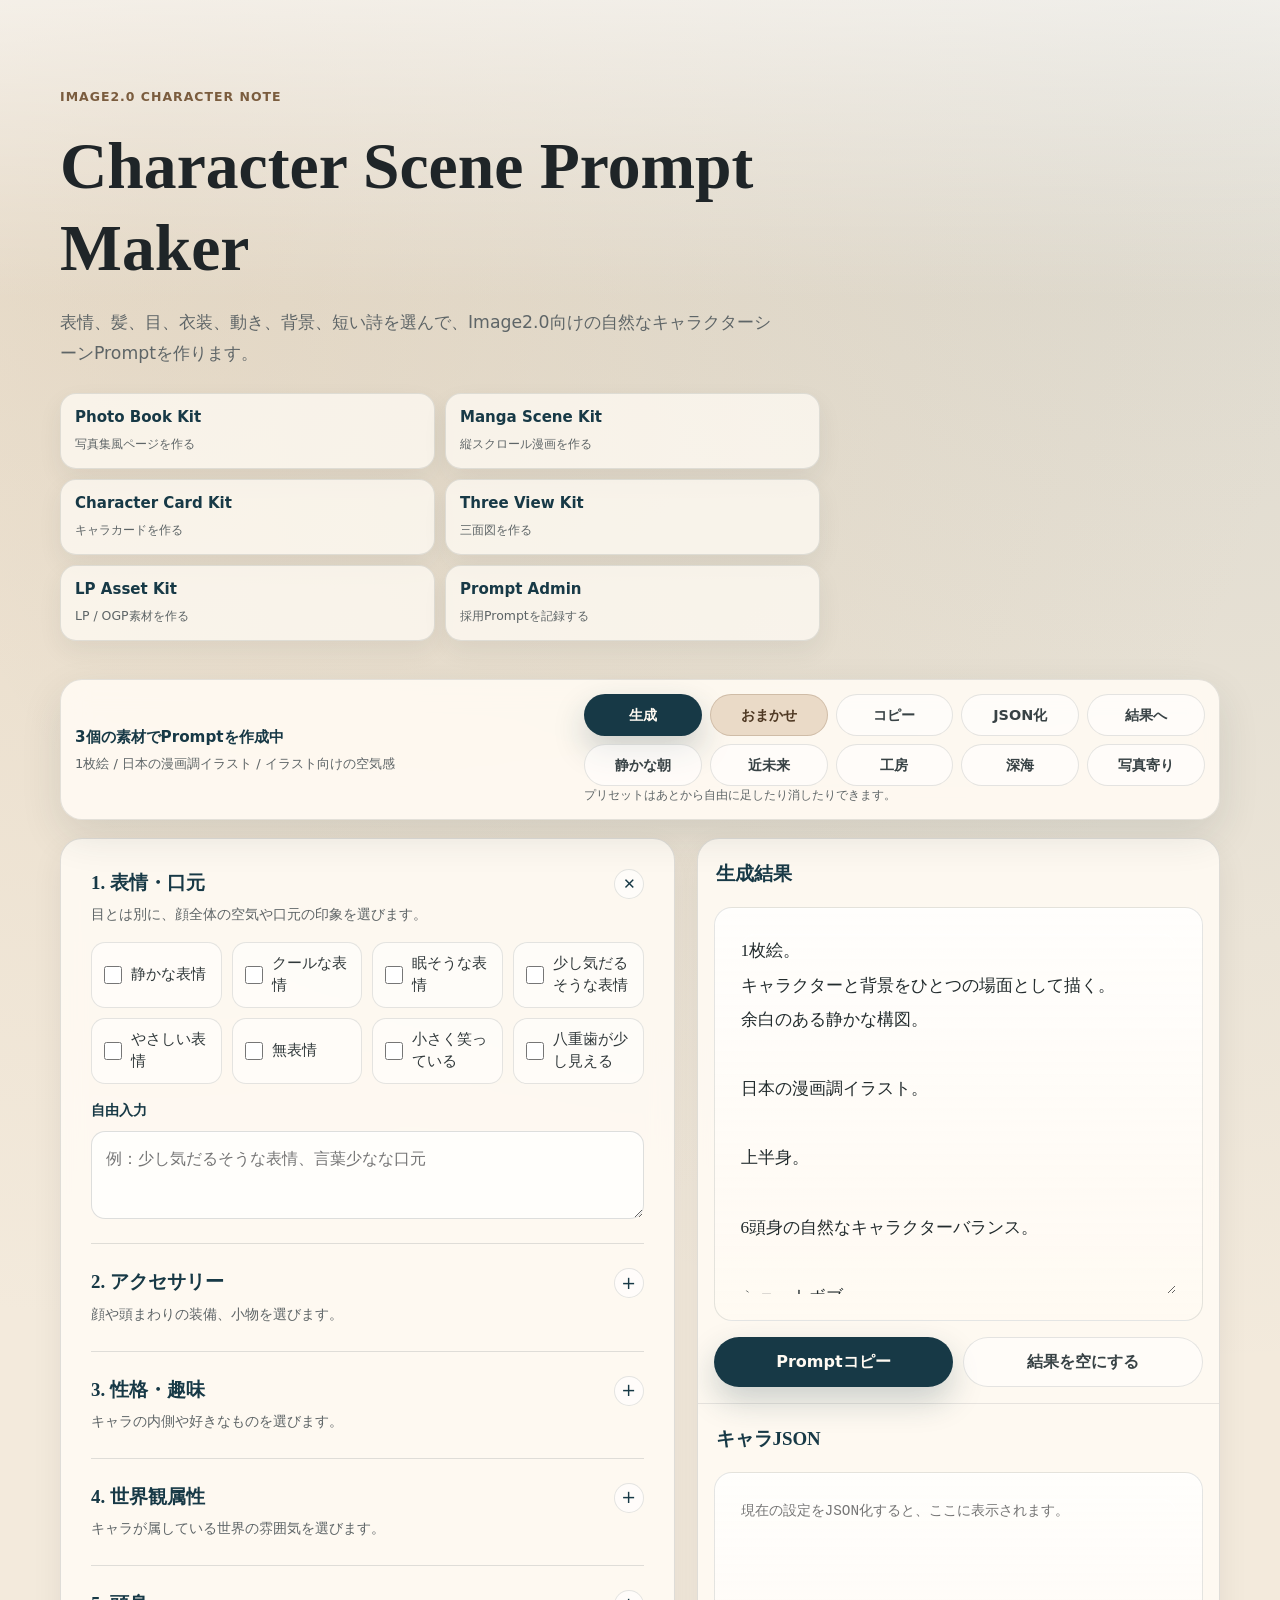
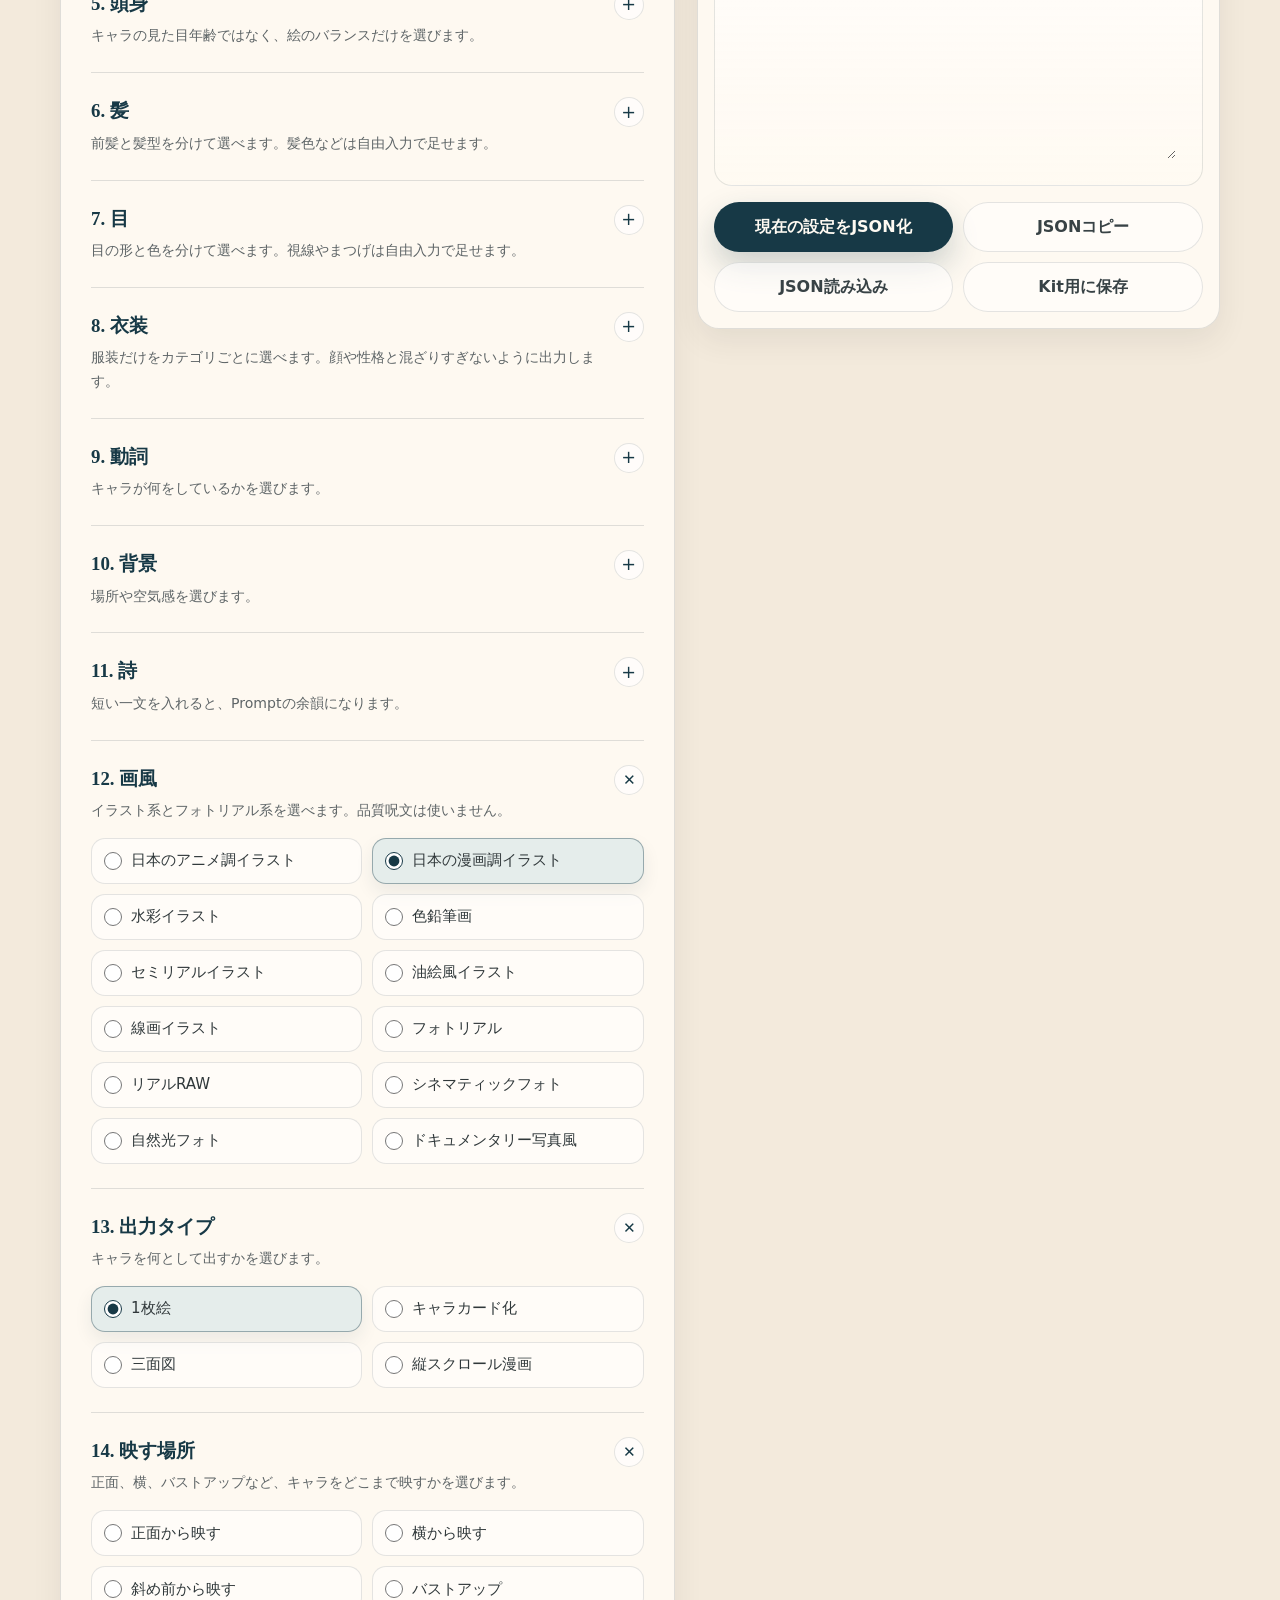
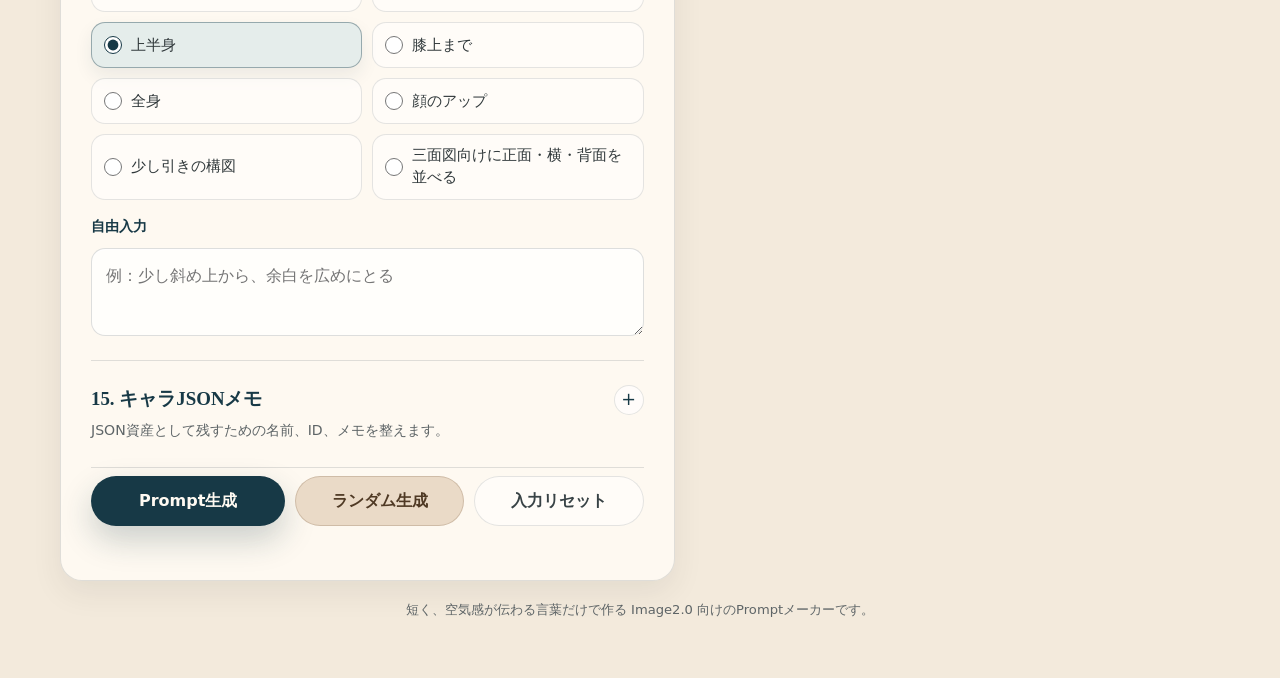
==== commit a0b3f1d7: "Add character preset JSON workflow" ====
--- a/index.html
+++ b/index.html
@@ -409,6 +409,11 @@
       gap: 10px;
     }
 
+    .meta-grid {
+      display: grid;
+      gap: 10px;
+    }
+
     .background-select {
       width: 100%;
       min-height: 50px;
@@ -552,6 +557,17 @@
       outline: 0;
     }
 
+    .json-panel {
+      border-top: 1px solid rgba(67, 78, 80, 0.12);
+    }
+
+    .json-output {
+      min-height: 260px;
+      font-family: ui-monospace, SFMono-Regular, Consolas, "Liberation Mono", monospace;
+      font-size: 0.9rem;
+      line-height: 1.7;
+    }
+
     .result-actions {
       display: grid;
       gap: 10px;
@@ -588,7 +604,7 @@
       }
 
       .quick-actions {
-        grid-template-columns: 1fr 1fr 1fr 1fr;
+        grid-template-columns: repeat(5, minmax(0, 1fr));
       }
 
       .preset-row {
@@ -609,6 +625,10 @@
 
       .button-row {
         grid-template-columns: 1.15fr 1fr 1fr;
+      }
+
+      .meta-grid {
+        grid-template-columns: 1fr 1fr 0.55fr;
       }
 
       .result-actions {
@@ -672,6 +692,8 @@
         <a class="kit-link" href="./kits/manga.html"><strong>Manga Scene Kit</strong><span>縦スクロール漫画を作る</span></a>
         <a class="kit-link" href="./kits/card.html"><strong>Character Card Kit</strong><span>キャラカードを作る</span></a>
         <a class="kit-link" href="./kits/three-view.html"><strong>Three View Kit</strong><span>三面図を作る</span></a>
+        <a class="kit-link" href="./kits/lp-assets.html"><strong>LP Asset Kit</strong><span>LP / OGP素材を作る</span></a>
+        <a class="kit-link" href="./kits/prompt-admin.html"><strong>Prompt Admin</strong><span>採用Promptを記録する</span></a>
       </nav>
     </header>
 
@@ -685,6 +707,7 @@
           <button class="btn btn-primary btn-small" type="button" data-action="generate">生成</button>
           <button class="btn btn-secondary btn-small" type="button" data-action="random">おまかせ</button>
           <button class="btn btn-quiet btn-small" type="button" data-action="copy">コピー</button>
+          <button class="btn btn-quiet btn-small" type="button" data-action="json">JSON化</button>
           <button class="btn btn-quiet btn-small" type="button" data-action="result">結果へ</button>
         </div>
         <div class="preset-row" aria-label="プリセット">
@@ -941,6 +964,36 @@
           </div>
         </details>
 
+        <details class="section" aria-labelledby="json-meta-title">
+          <summary>
+            <div class="summary-text">
+              <h2 class="section-title" id="json-meta-title">15. キャラJSONメモ</h2>
+              <p class="section-note">JSON資産として残すための名前、ID、メモを整えます。</p>
+            </div>
+            <span class="summary-marker" aria-hidden="true">+</span>
+          </summary>
+          <div class="section-body">
+            <div class="meta-grid">
+              <div class="text-field">
+                <label class="field-label" for="characterName">名前</label>
+                <input type="text" id="characterName" placeholder="例：灯 / Akari">
+              </div>
+              <div class="text-field">
+                <label class="field-label" for="characterId">character_id</label>
+                <input type="text" id="characterId" placeholder="例：akari_0020_cyber">
+              </div>
+              <div class="text-field">
+                <label class="field-label" for="characterVersion">version</label>
+                <input type="text" id="characterVersion" value="1.0.0">
+              </div>
+            </div>
+            <div class="text-field">
+              <label class="field-label" for="characterNotes">notes</label>
+              <textarea id="characterNotes" placeholder="例：LoRAなしでキャラJSONと採用Prompt履歴を育てる。"></textarea>
+            </div>
+          </div>
+        </details>
+
         <section class="section actions" aria-label="操作">
           <div class="button-row">
             <button class="btn btn-primary" type="button" id="generateButton">Prompt生成</button>
@@ -962,6 +1015,21 @@
           <button class="btn btn-primary" type="button" id="copyButton">Promptコピー</button>
           <button class="btn btn-quiet" type="button" id="clearOutputButton">結果を空にする</button>
         </div>
+        <section class="json-panel" aria-labelledby="json-title">
+          <div class="result-head">
+            <h2 class="result-title" id="json-title">キャラJSON</h2>
+            <p class="copy-status" id="jsonStatus" aria-live="polite"></p>
+          </div>
+          <div class="result-card">
+            <textarea class="prompt-output json-output" id="jsonOutput" aria-label="キャラクターJSON" placeholder="現在の設定をJSON化すると、ここに表示されます。"></textarea>
+          </div>
+          <div class="result-actions">
+            <button class="btn btn-primary" type="button" id="buildJsonButton">現在の設定をJSON化</button>
+            <button class="btn btn-quiet" type="button" id="copyJsonButton">JSONコピー</button>
+            <button class="btn btn-quiet" type="button" id="loadJsonButton">JSON読み込み</button>
+            <button class="btn btn-quiet" type="button" id="saveJsonButton">Kit用に保存</button>
+          </div>
+        </section>
       </aside>
     </div>
 
@@ -1378,8 +1446,14 @@
       backgroundFree: $("#backgroundFree"),
       framingFree: $("#framingFree"),
       poemInput: $("#poemInput"),
+      characterName: $("#characterName"),
+      characterId: $("#characterId"),
+      characterVersion: $("#characterVersion"),
+      characterNotes: $("#characterNotes"),
       promptOutput: $("#promptOutput"),
+      jsonOutput: $("#jsonOutput"),
       copyStatus: $("#copyStatus"),
+      jsonStatus: $("#jsonStatus"),
       statusMain: $("#statusMain"),
       statusSub: $("#statusSub")
     };
@@ -1490,6 +1564,24 @@
 
     function lineBlock(items) {
       return items.map(sentence).filter(Boolean).join("\n");
+    }
+
+    function cleanItems(items) {
+      return items.map((item) => String(item || "").trim()).filter(Boolean);
+    }
+
+    function joined(items) {
+      return cleanItems(items).join("、");
+    }
+
+    function slugify(text) {
+      const value = String(text || "")
+        .trim()
+        .toLowerCase()
+        .replace(/[^\w\s-]/g, "")
+        .replace(/\s+/g, "_")
+        .replace(/_+/g, "_");
+      return value || `character_${new Date().toISOString().slice(0, 10).replace(/-/g, "")}`;
     }
 
     function naturalActionBlock(items) {
@@ -1598,6 +1690,59 @@
       return blocks.filter(Boolean).join("\n\n");
     }
 
+    function buildCharacterJson() {
+      const parts = getPromptParts();
+      const prompt = getPromptOutput() || buildPrompt();
+      const name = elements.characterName.value.trim() || "未命名のキャラクター";
+      const characterId = elements.characterId.value.trim() || slugify(name);
+      return {
+        character_id: characterId,
+        name,
+        version: elements.characterVersion.value.trim() || "1.0.0",
+        visual_lock: {
+          proportion: joined(parts.proportions),
+          hair: joined(parts.hair),
+          eyes: joined(parts.eyes),
+          expression: joined(parts.expressions),
+          accessories: joined(parts.accessories),
+          outfit: joined(parts.outfits)
+        },
+        personality: cleanItems(parts.personalities),
+        world: {
+          place: joined(parts.backgrounds),
+          light: isPhotoStyle(parts.style) ? joined(parts.extras) : "",
+          tone: joined(parts.worlds)
+        },
+        scene_defaults: {
+          background: joined(parts.backgrounds),
+          lighting: isPhotoStyle(parts.style) ? joined(parts.extras) : "",
+          framing: joined(parts.framings),
+          style: parts.style,
+          output_type: parts.outputType
+        },
+        poem_seeds: cleanItems([parts.poem]),
+        avoid: [
+          "品質呪文",
+          "過剰な装飾",
+          "強い広告表現",
+          "医療的な効能や診断表現"
+        ],
+        notes: elements.characterNotes.value.trim(),
+        adopted_prompts: [],
+        latest_prompt: prompt
+      };
+    }
+
+    function buildJsonOutput() {
+      const jsonText = JSON.stringify(buildCharacterJson(), null, 2);
+      elements.jsonOutput.value = jsonText;
+      elements.jsonStatus.textContent = "JSON化しました";
+      window.setTimeout(() => {
+        elements.jsonStatus.textContent = "";
+      }, 2200);
+      return jsonText;
+    }
+
     function setPromptOutput(text) {
       elements.promptOutput.value = text;
     }
@@ -1704,6 +1849,15 @@
       });
     }
 
+    function setKnownValues(name, values, freeElement) {
+      const list = cleanItems(Array.isArray(values) ? values : String(values || "").split(/、|,/));
+      const known = Array.from(document.querySelectorAll(`input[name="${name}"]`)).map((input) => input.value);
+      const checked = list.filter((item) => known.includes(item));
+      const free = list.filter((item) => !known.includes(item));
+      setCheckedValues(name, checked);
+      if (freeElement) freeElement.value = free.join("、");
+    }
+
     function setRadioValue(name, value) {
       const input = document.querySelector(`input[name="${name}"][value="${value}"]`);
       if (input) input.checked = true;
@@ -1721,6 +1875,20 @@
 
     function setFraming(framing) {
       setRadioValue("framing", framing);
+    }
+
+    function setKnownRadio(name, value, freeElement) {
+      const text = String(value || "").trim();
+      const first = text.split(/、|,/).map((item) => item.trim()).filter(Boolean)[0] || "";
+      const input = document.querySelector(`input[name="${name}"][value="${first}"]`);
+      if (input) {
+        input.checked = true;
+        if (freeElement) {
+          freeElement.value = text.split(/、|,/).slice(1).map((item) => item.trim()).filter(Boolean).join("、");
+        }
+      } else if (freeElement) {
+        freeElement.value = text;
+      }
     }
 
     function openCoreSections() {
@@ -1827,11 +1995,11 @@
       generatePrompt();
     }
 
-    function fallbackCopyText(text) {
-      if (elements.promptOutput) {
-        elements.promptOutput.focus();
-        elements.promptOutput.select();
-        elements.promptOutput.setSelectionRange(0, text.length);
+    function fallbackCopyText(text, sourceElement = elements.promptOutput) {
+      if (sourceElement) {
+        sourceElement.focus();
+        sourceElement.select();
+        sourceElement.setSelectionRange(0, text.length);
         if (document.execCommand("copy")) {
           return;
         }
@@ -1855,38 +2023,111 @@
       }
     }
 
-    async function copyPrompt() {
-      const text = getPromptOutput() || buildPrompt();
-      setPromptOutput(text);
-
+    async function copyText(text, statusElement, sourceElement) {
       try {
         if (navigator.clipboard && window.isSecureContext) {
           await navigator.clipboard.writeText(text);
         } else {
-          elements.promptOutput.focus();
-          elements.promptOutput.select();
-          elements.promptOutput.setSelectionRange(0, text.length);
-          fallbackCopyText(text);
+          fallbackCopyText(text, sourceElement);
         }
-        elements.copyStatus.textContent = "コピーしました";
+        statusElement.textContent = "コピーしました";
       } catch (error) {
         try {
-          elements.promptOutput.focus();
-          elements.promptOutput.select();
-          elements.promptOutput.setSelectionRange(0, text.length);
-          fallbackCopyText(text);
-          elements.copyStatus.textContent = "コピーしました";
+          fallbackCopyText(text, sourceElement);
+          statusElement.textContent = "コピーしました";
         } catch (fallbackError) {
-          elements.promptOutput.focus();
-          elements.promptOutput.select();
-          elements.promptOutput.setSelectionRange(0, text.length);
-          elements.copyStatus.textContent = "コピーできませんでした。テキストを選択しました。";
+          if (sourceElement) {
+            sourceElement.focus();
+            sourceElement.select();
+            sourceElement.setSelectionRange(0, text.length);
+          }
+          statusElement.textContent = "コピーできませんでした。テキストを選択しました。";
         }
       }
 
       window.setTimeout(() => {
-        elements.copyStatus.textContent = "";
+        statusElement.textContent = "";
       }, 2200);
+    }
+
+    async function copyPrompt() {
+      const text = getPromptOutput() || buildPrompt();
+      setPromptOutput(text);
+      await copyText(text, elements.copyStatus, elements.promptOutput);
+    }
+
+    async function copyJson() {
+      const text = elements.jsonOutput.value.trim() || buildJsonOutput();
+      await copyText(text, elements.jsonStatus, elements.jsonOutput);
+    }
+
+    function readJsonOutput() {
+      try {
+        return JSON.parse(elements.jsonOutput.value || "{}");
+      } catch (error) {
+        elements.jsonStatus.textContent = "JSONを読み取れませんでした";
+        window.setTimeout(() => {
+          elements.jsonStatus.textContent = "";
+        }, 2400);
+        return null;
+      }
+    }
+
+    function loadCharacterJson() {
+      const data = readJsonOutput();
+      if (!data) return;
+      const visual = data.visual_lock || {};
+      const scene = data.scene_defaults || {};
+      const world = data.world || {};
+
+      elements.characterName.value = data.name || "";
+      elements.characterId.value = data.character_id || "";
+      elements.characterVersion.value = data.version || "1.0.0";
+      elements.characterNotes.value = data.notes || "";
+
+      setKnownRadio("proportion", visual.proportion, elements.proportionFree);
+      setKnownValues("hair", visual.hair, elements.hairFree);
+      setKnownValues("eye", visual.eyes, elements.eyeFree);
+      setKnownValues("expression", visual.expression, elements.expressionFree);
+      setKnownValues("accessory", visual.accessories, elements.accessoryFree);
+      setKnownValues("outfit", visual.outfit, elements.outfitFree);
+      setKnownValues("personality", data.personality || [], elements.personalityFree);
+      setKnownValues("world", [world.tone, world.place].filter(Boolean), elements.worldFree);
+
+      const background = scene.background || world.place || "";
+      if (backgrounds.includes(background)) {
+        elements.backgroundSelect.value = background;
+        elements.backgroundFree.value = "";
+      } else {
+        elements.backgroundSelect.value = "";
+        elements.backgroundFree.value = background;
+      }
+
+      setStyle(scene.style || defaults.style);
+      setOutputType(scene.output_type || defaults.outputType);
+      setKnownRadio("framing", scene.framing, elements.framingFree);
+      elements.poemInput.value = Array.isArray(data.poem_seeds) ? data.poem_seeds[0] || "" : "";
+      updatePhotoOptions();
+      setKnownValues("photoExtra", scene.lighting || world.light || "", null);
+      setPromptOutput(data.latest_prompt || buildPrompt());
+      elements.jsonStatus.textContent = "JSONを読み込みました";
+      updateStatus();
+      window.setTimeout(() => {
+        elements.jsonStatus.textContent = "";
+      }, 2200);
+    }
+
+    function saveJsonForKits() {
+      const text = elements.jsonOutput.value.trim() || buildJsonOutput();
+      try {
+        localStorage.setItem("characterPresetJson", text);
+        elements.jsonStatus.textContent = "Kit用に保存しました";
+      } catch (error) {
+        elements.jsonStatus.textContent = "保存できませんでした。JSONコピーを使ってください。";
+      }
+      window.setTimeout(() => {
+        elements.jsonStatus.textContent = "";
+      }, 2400);
     }
 
     function updatePhotoOptions() {
@@ -1904,6 +2145,10 @@
       $("#resetButton").addEventListener("click", resetForm);
       $("#randomPoemButton").addEventListener("click", randomizePoem);
       $("#copyButton").addEventListener("click", copyPrompt);
+      $("#buildJsonButton").addEventListener("click", buildJsonOutput);
+      $("#copyJsonButton").addEventListener("click", copyJson);
+      $("#loadJsonButton").addEventListener("click", loadCharacterJson);
+      $("#saveJsonButton").addEventListener("click", saveJsonForKits);
       $("#clearOutputButton").addEventListener("click", () => {
         setPromptOutput("");
         elements.copyStatus.textContent = "";
@@ -1923,6 +2168,10 @@
             scrollToResult();
           }
           if (action === "copy") copyPrompt();
+          if (action === "json") {
+            buildJsonOutput();
+            scrollToResult();
+          }
           if (action === "result") scrollToResult();
         });
       });
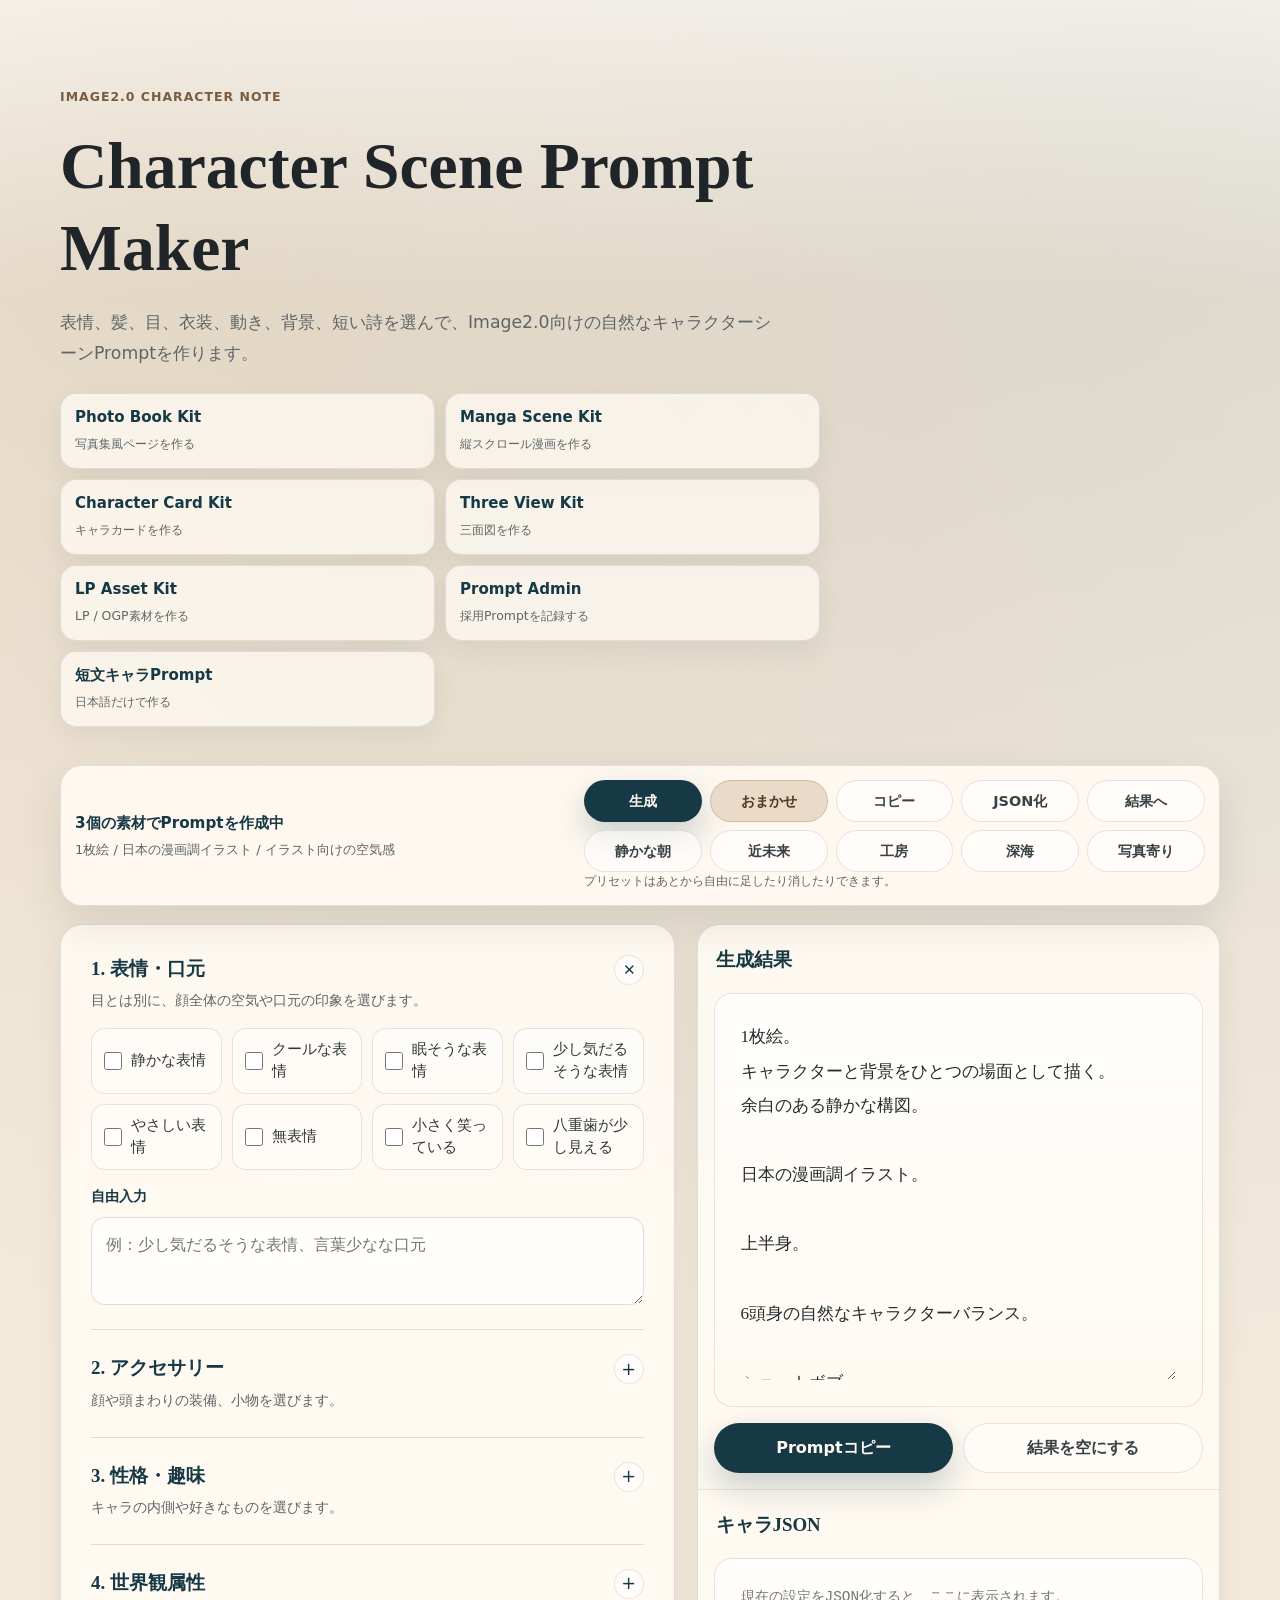
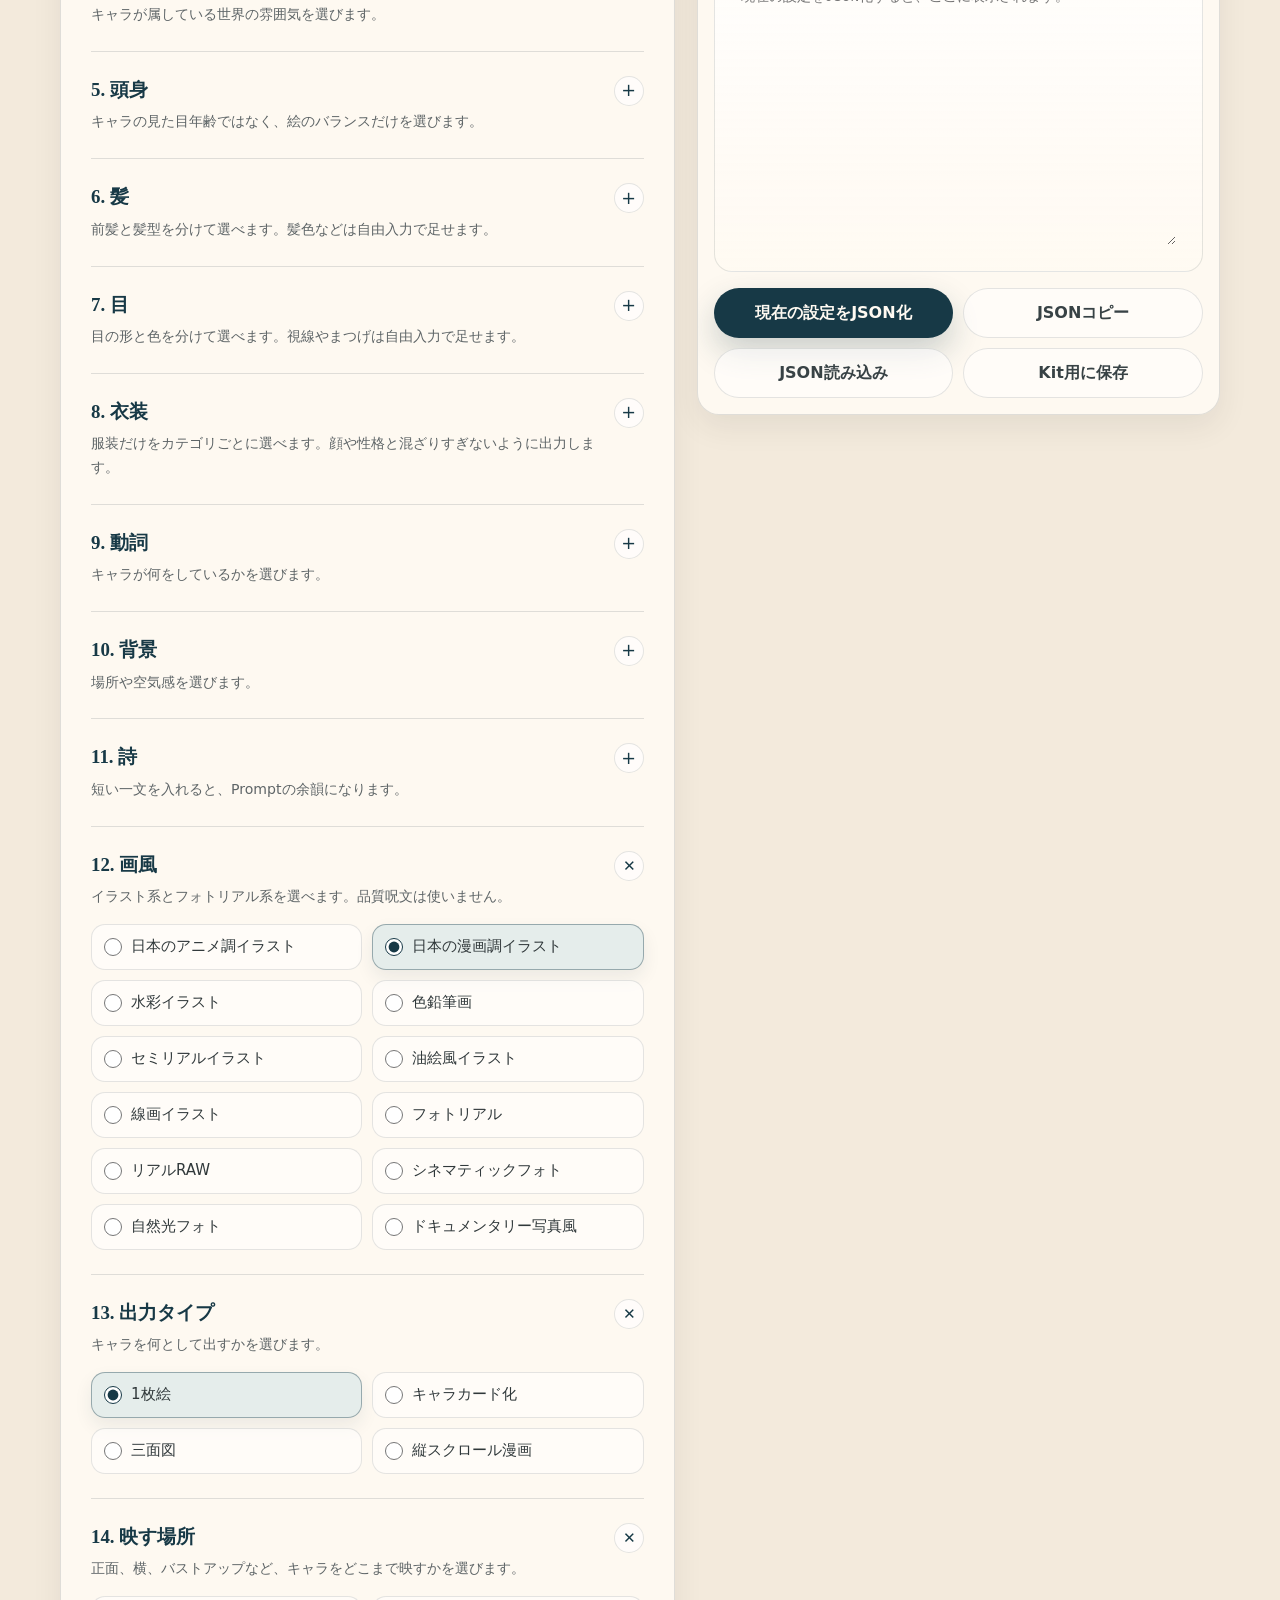
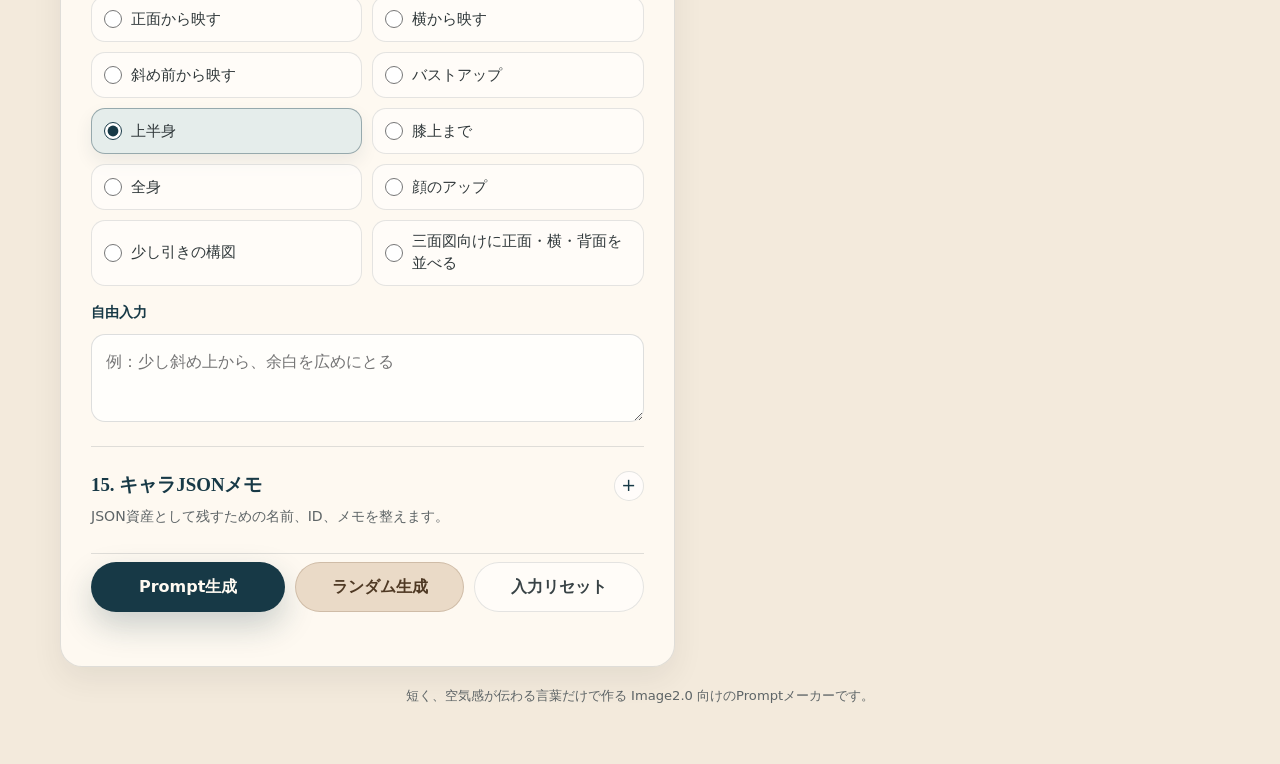
==== commit 0c921a41: "Add simple character prompt maker" ====
--- a/index.html
+++ b/index.html
@@ -694,6 +694,7 @@
         <a class="kit-link" href="./kits/three-view.html"><strong>Three View Kit</strong><span>三面図を作る</span></a>
         <a class="kit-link" href="./kits/lp-assets.html"><strong>LP Asset Kit</strong><span>LP / OGP素材を作る</span></a>
         <a class="kit-link" href="./kits/prompt-admin.html"><strong>Prompt Admin</strong><span>採用Promptを記録する</span></a>
+        <a class="kit-link" href="./promptmaker/simple-character-promptmaker/"><strong>短文キャラPrompt</strong><span>日本語だけで作る</span></a>
       </nav>
     </header>
 
